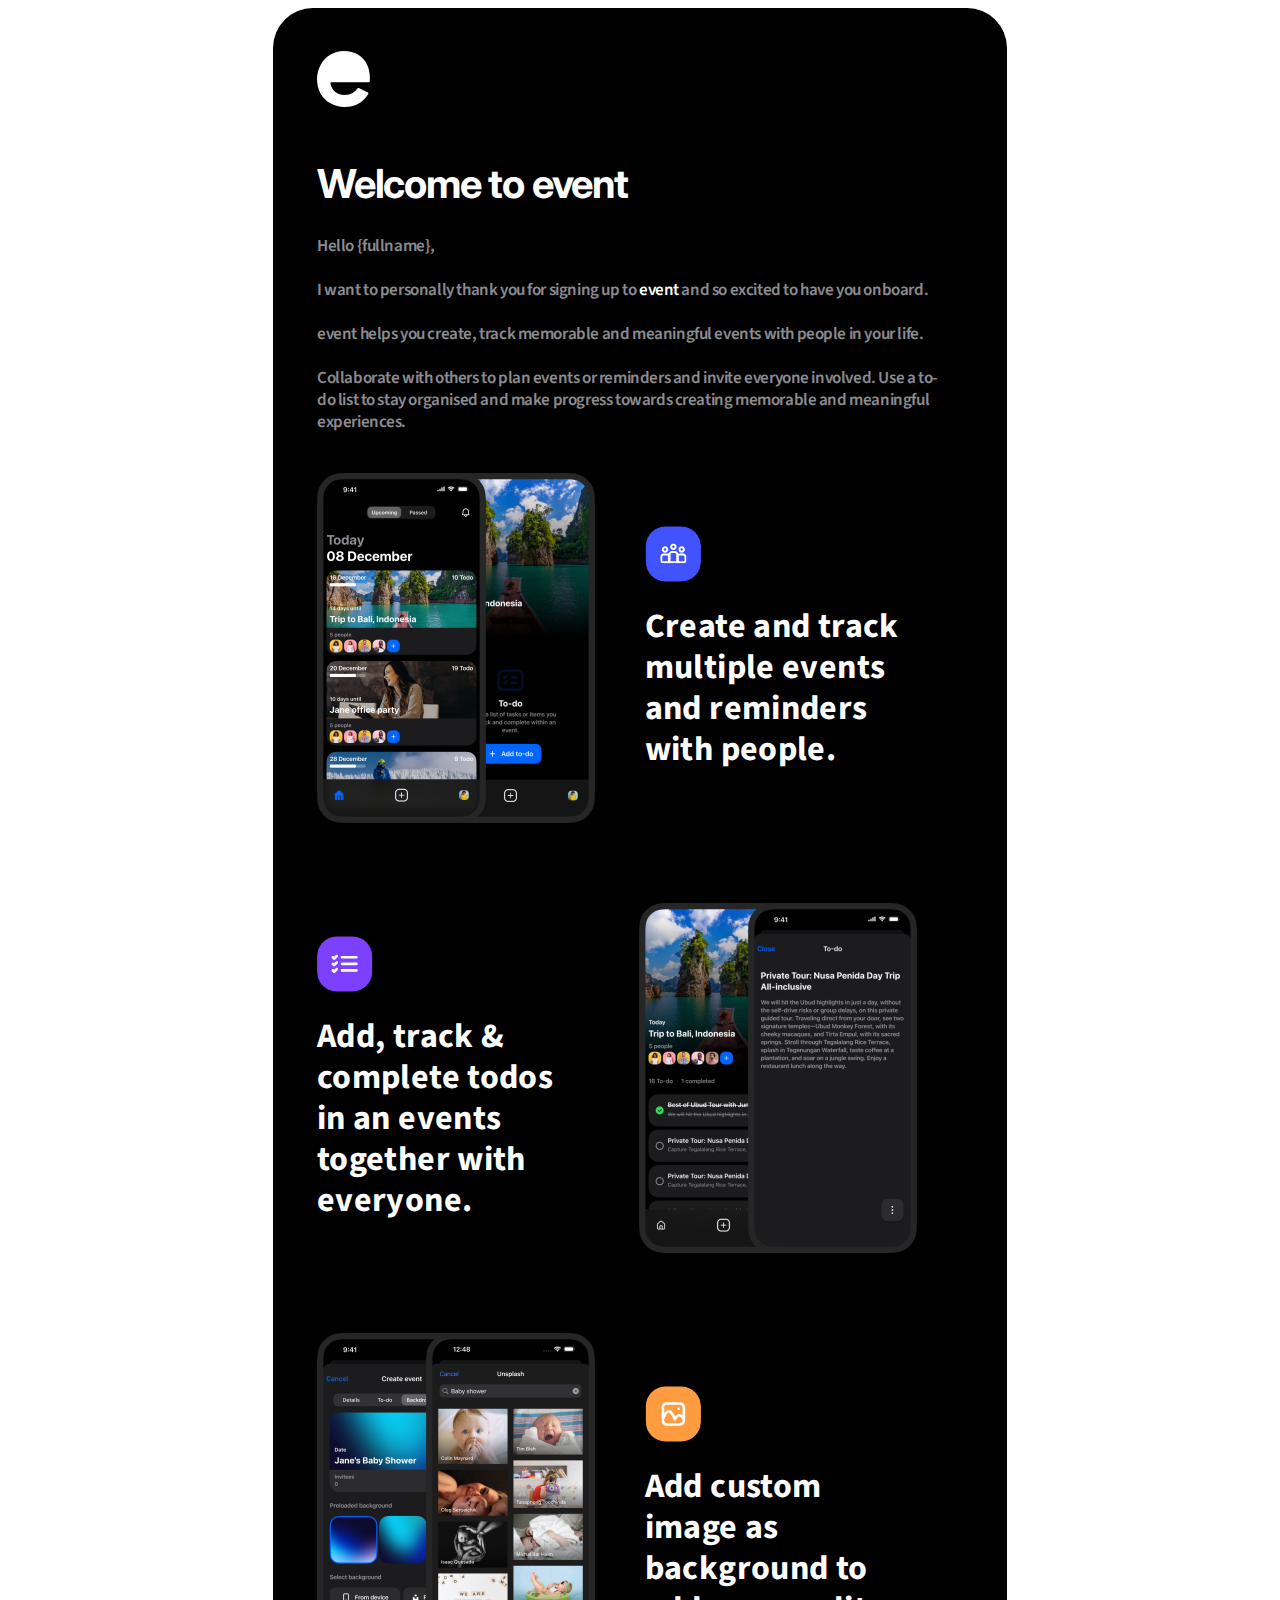
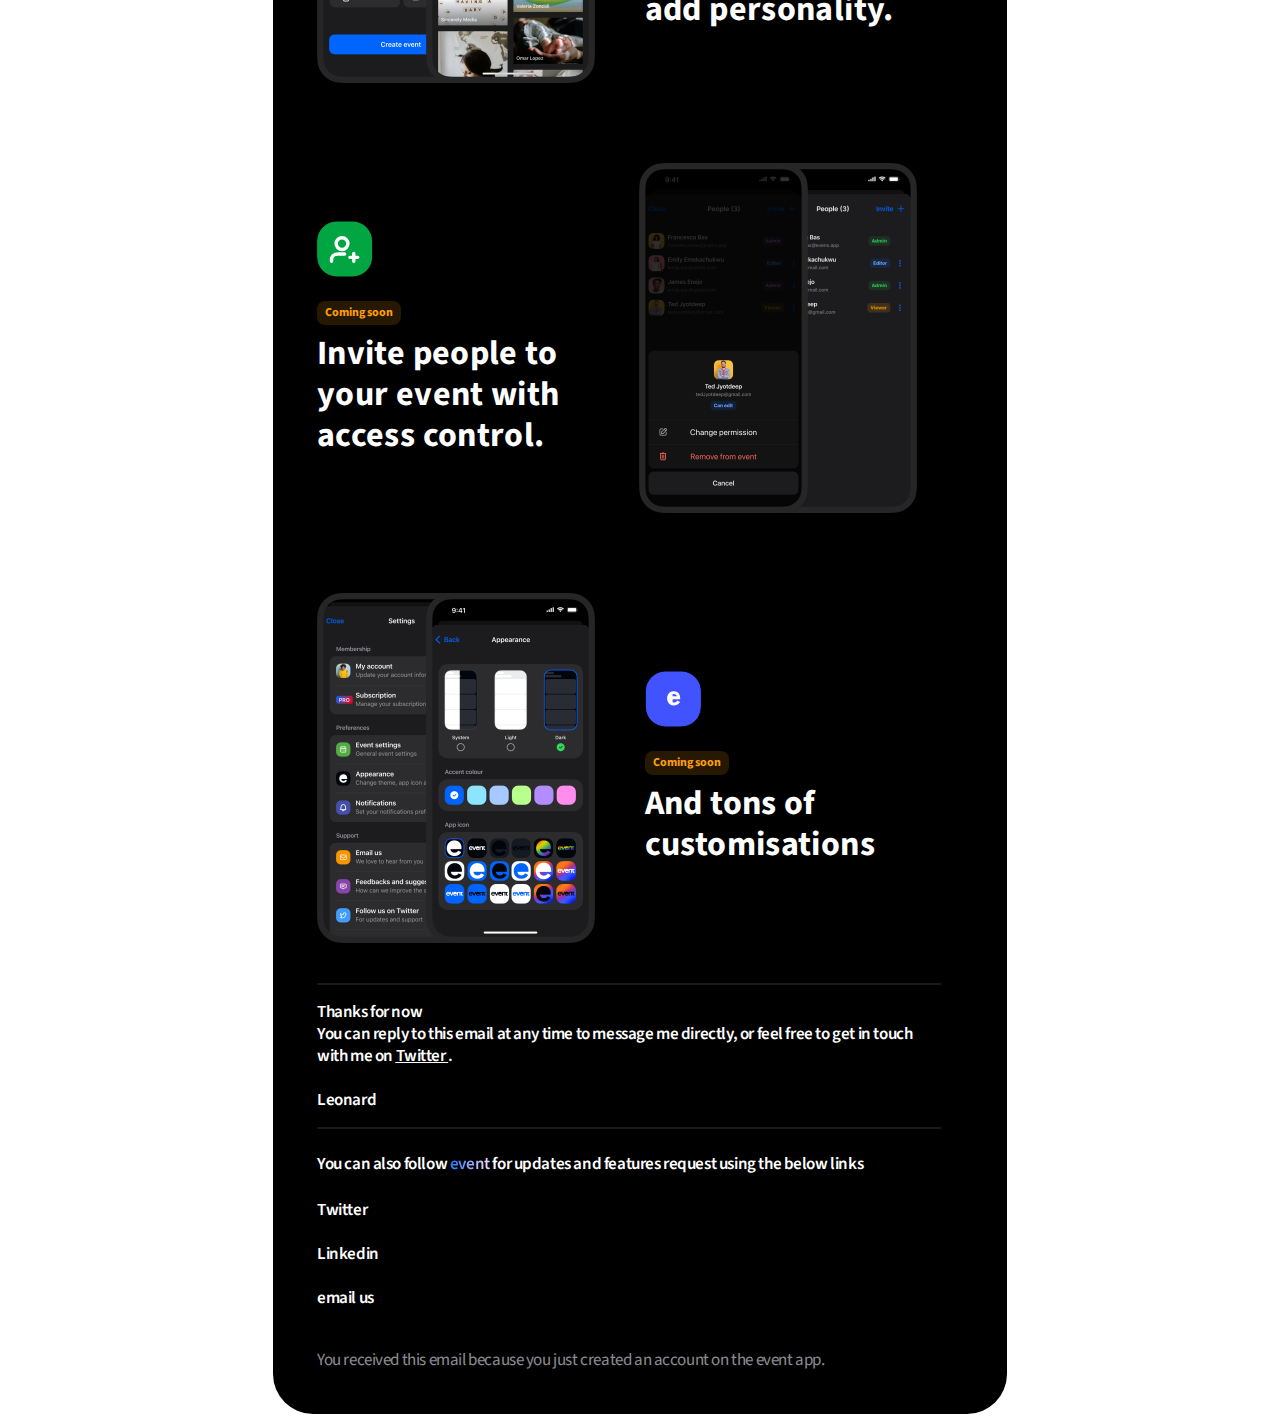
==== index.html @ f36c885d "_done" ====
<!DOCTYPE html>
<html>
  <head>
    <meta charset="utf-8" />
    <meta name="viewport" content="initial-scale=1, width=device-width" />
    <link rel="stylesheet" href="./index.css" />
    <link
      rel="stylesheet"
      href="https://fonts.googleapis.com/css2?family=Source Sans Pro:wght@400;600;700;800&display=swap"
    />
    <link
      rel="stylesheet"
      href="https://fonts.googleapis.com/css2?family=Inter:wght@700&display=swap"
    />
  </head>
  <body>
    <div class="welcome-to-event">
      <div class="frame-group">
        <div class="union-parent">
          <img class="union-icon1" alt="" src="./public/union.svg" />

          <div class="frame-container">
            <div class="welcome-to-event-parent">
              <b class="welcome-to-event1">Welcome to event</b>
              <div class="hello-fullname-i-container">
                <p class="hello-fullname">Hello {fullname},</p>
                <p class="hello-fullname">&nbsp;</p>
                <p class="hello-fullname">
                  <span class="i-want-to"
                    >I want to personally thank you for signing up to
                  </span>
                  <span class="event">event</span>
                  <span> and so excited to have you onboard.</span>
                </p>
                <p class="hello-fullname">&nbsp;</p>
                <p class="hello-fullname">
                  event helps you create, track memorable and meaningful events
                  with people in your life.
                </p>
                <p class="hello-fullname">&nbsp;</p>
                <p class="hello-fullname">
                  Collaborate with others to plan events or reminders and invite
                  everyone involved. Use a to-do list to stay organised and make
                  progress towards creating memorable and meaningful
                  experiences.
                </p>
              </div>
            </div>
            <div class="frame-div">
              <div class="group-parent">
                <div class="home-2-parent">
                  <img
                    class="home-2-icon"
                    alt=""
                    src="./public/home-2@2x.png"
                  />

                  <img
                    class="home-3-icon"
                    alt=""
                    src="./public/home-3@2x.png"
                  />
                </div>
                <div class="you-can-also-follow-event-for-parent">
                  <img
                    class="frame-child"
                    alt=""
                    src="./public/frame-10122117.svg"
                  />

                  <b class="create-and-track"
                    >Create and track multiple events and reminders with
                    people.</b
                  >
                </div>
              </div>
              <div class="frame-parent2">
                <div class="you-can-also-follow-event-for-parent">
                  <img
                    class="frame-child"
                    alt=""
                    src="./public/frame-101221171.svg"
                  />

                  <b class="create-and-track"
                    >Add, track & complete todos in an events together with
                    everyone.</b
                  >
                </div>
                <div class="home-2-parent">
                  <img
                    class="home-3-icon"
                    alt=""
                    src="./public/home-31@2x.png"
                  />

                  <img
                    class="home-2-icon"
                    alt=""
                    src="./public/home-21@2x.png"
                  />
                </div>
              </div>
              <div class="group-parent">
                <div class="home-2-parent">
                  <img
                    class="home-3-icon"
                    alt=""
                    src="./public/home-32@2x.png"
                  />

                  <img
                    class="home-2-icon"
                    alt=""
                    src="./public/home-22@2x.png"
                  />
                </div>
                <div class="you-can-also-follow-event-for-parent">
                  <img
                    class="frame-child"
                    alt=""
                    src="./public/frame-101221172.svg"
                  />

                  <b class="create-and-track"
                    >Add custom image as background to add personality.</b
                  >
                </div>
              </div>
              <div class="settings-parent">
                <div class="you-can-also-follow-event-for-parent">
                  <img
                    class="frame-child"
                    alt=""
                    src="./public/frame-101221173.svg"
                  />

                  <div class="chip-parent">
                    <div class="chip">
                      <b class="viewer">Coming soon</b>
                    </div>
                    <b class="invite-people-to"
                      >Invite people to your event with access control.</b
                    >
                  </div>
                </div>
                <div class="home-2-parent">
                  <img
                    class="home-2-icon"
                    alt=""
                    src="./public/home-23@2x.png"
                  />

                  <img
                    class="home-3-icon"
                    alt=""
                    src="./public/home-33@2x.png"
                  />
                </div>
              </div>
              <div class="settings-parent">
                <div class="home-2-parent">
                  <img
                    class="home-3-icon"
                    alt=""
                    src="./public/home-34@2x.png"
                  />

                  <img
                    class="home-2-icon"
                    alt=""
                    src="./public/home-24@2x.png"
                  />
                </div>
                <div class="you-can-also-follow-event-for-parent">
                  <img
                    class="frame-child"
                    alt=""
                    src="./public/frame-101221174.svg"
                  />

                  <div class="chip-parent">
                    <div class="chip">
                      <b class="viewer">Coming soon</b>
                    </div>
                    <b class="invite-people-to">And tons of customisations</b>
                  </div>
                </div>
              </div>
            </div>
          </div>
        </div>
        <div class="frame-parent8">
          <div class="rectangle-parent">
            <div class="rectangle-div"></div>
            <div class="thanks-for-now-container">
              <p class="hello-fullname">Thanks for now</p>
              <p class="hello-fullname"></p>
              <p class="hello-fullname">
                You can reply to this email at any time to message me directly,
                or feel free to get in touch with me on
                <a
                  class="twitter1"
                  href="https://twitter.com/leoadukwu"
                  target="_blank"
                >
                  <span class="twitter2">Twitter</span> </a
                >.
              </p>
              <p class="hello-fullname">&nbsp;</p>
              <p class="hello-fullname">Leonard</p>
            </div>
            <div class="rectangle-div"></div>
          </div>
          <div class="frame-parent9">
            <div class="you-can-also-follow-event-for-parent">
              <div class="you-can-also-container">
                <span>You can also follow </span>
                <span class="event1">event</span>
                <span>
                  for updates and features request using the below links</span
                >
              </div>
              <div class="twitter-linkedin-email-container1">
                <p class="hello-fullname">Twitter</p>
                <p class="hello-fullname">&nbsp;</p>
                <p class="hello-fullname">Linkedin</p>
                <p class="hello-fullname">&nbsp;</p>
                <p class="hello-fullname">email us</p>
              </div>
            </div>
            <div class="you-received-this">
              You received this email because you just created an account on the
              event app.
            </div>
          </div>
        </div>
      </div>
    </div>
  </body>
</html>
---- index.css ----
.union-icon1 {
  position: relative;
  width: 52.9px;
  height: 56px;
}
.welcome-to-event1 {
  position: relative;
  letter-spacing: -0.03em;
  line-height: 40px;
}
.hello-fullname {
  margin: 0;
}
.i-want-to {
  color: rgba(235, 235, 245, 0.6);
}
.event {
  color: #fff;
}
.hello-fullname-i-container {
  position: relative;
  font-size: 17px;
  letter-spacing: -0.41px;
  line-height: 22px;
  font-weight: 600;
  font-family: "Source Sans Pro";
  text-align: left;
  display: inline-block;
  width: 624px;
  color: rgba(235, 235, 245, 0.6);
}
.welcome-to-event-parent {
  display: flex;
  flex-direction: column;
  align-items: flex-start;
  justify-content: flex-start;
  gap: 31px;
}
.home-2-icon,
.home-3-icon {
  position: absolute;
  top: 0;
  left: 109px;
  width: 168.76px;
  height: 350px;
  object-fit: cover;
}
.home-3-icon {
  left: 0;
}
.frame-child,
.home-2-parent {
  position: relative;
  width: 277.76px;
  height: 350px;
}
.frame-child {
  border-radius: 20px;
  width: 56px;
  height: 56px;
  overflow: hidden;
  flex-shrink: 0;
}
.create-and-track {
  position: relative;
  letter-spacing: 0.37px;
  line-height: 41px;
  display: inline-block;
  width: 272px;
}
.frame-parent2,
.group-parent {
  display: flex;
  flex-direction: row;
  align-items: center;
  justify-content: center;
  gap: 50px;
}
.frame-parent2 {
  justify-content: flex-start;
}
.viewer {
  position: relative;
  line-height: 16px;
}
.chip {
  border-radius: 8px;
  background-color: rgba(255, 159, 10, 0.15);
  overflow: hidden;
  display: flex;
  flex-direction: row;
  padding: 4px 8px;
  align-items: center;
  justify-content: center;
}
.invite-people-to {
  position: relative;
  font-size: 34px;
  letter-spacing: 0.37px;
  line-height: 41px;
  display: inline-block;
  color: #fff;
  width: 272px;
}
.chip-parent {
  display: flex;
  flex-direction: column;
  align-items: flex-start;
  justify-content: flex-start;
  gap: 8px;
}
.settings-parent {
  display: flex;
  flex-direction: row;
  align-items: center;
  justify-content: center;
  gap: 50px;
  font-size: 12px;
  color: #ff9f0a;
}
.frame-container,
.frame-div,
.union-parent {
  display: flex;
  flex-direction: column;
  justify-content: flex-start;
}
.frame-div {
  align-items: flex-start;
  gap: 80px;
  text-align: left;
  font-size: 34px;
  font-family: "Source Sans Pro";
}
.frame-container,
.union-parent {
  /* align-items: center; */
  gap: 40px;
}
.union-parent {
  align-items: flex-start;
  gap: 57px;
}
.rectangle-div {
  position: relative;
  background-color: rgba(255, 255, 255, 0.1);
  width: 624px;
  height: 2px;
}
.twitter2 {
  text-decoration: underline;
}
.twitter1 {
  color: inherit;
}
.thanks-for-now-container {
  position: relative;
  letter-spacing: -0.41px;
  line-height: 22px;
  font-weight: 600;
  display: inline-block;
  width: 609px;
}
.rectangle-parent {
  display: flex;
  flex-direction: column;
  align-items: flex-start;
  justify-content: flex-start;
  gap: 16px;
}
.event1 {
  background: linear-gradient(94.98deg, #1774ff, #ffdcfb);
  -webkit-background-clip: text;
  -webkit-text-fill-color: transparent;
}
.twitter-linkedin-email-container1,
.you-can-also-container {
  position: relative;
  letter-spacing: -0.41px;
  line-height: 22px;
  font-weight: 600;
}
.twitter-linkedin-email-container1 {
  display: inline-block;
  width: 406px;
}
.you-can-also-follow-event-for-parent {
  display: flex;
  flex-direction: column;
  align-items: flex-start;
  justify-content: flex-start;
  gap: 24px;
}
.you-received-this {
  position: relative;
  letter-spacing: -0.41px;
  line-height: 22px;
  color: rgba(235, 235, 245, 0.6);
  display: inline-block;
  width: 636px;
}
.frame-parent9 {
  display: flex;
  flex-direction: column;
  align-items: flex-start;
  justify-content: flex-start;
  gap: 40px;
  color: #fff;
}
.frame-parent8 {
  flex-direction: column;
  gap: 24px;
  text-align: left;
  font-size: 17px;
  color: inherit;
  font-family: "Source Sans Pro";
}
.frame-group,
.frame-parent8,
.welcome-to-event {
  display: flex;
  align-items: flex-start;
  justify-content: flex-start;
}
.frame-group {
  flex-direction: column;
  gap: 40px;
}
.welcome-to-event {
  position: relative;
  border-radius: 40px;
  background-color: #000;
  width: "100%";
  max-width: 734px;
  margin: auto;
  overflow: hidden;
  flex-direction: row;
  padding: 43px 44px;
  box-sizing: border-box;
  /* text-align: center; */
  font-size: 40px;
  color: #fff;
  font-family: Inter;
}

@media screen and (max-width: 700px) {
  .welcome-to-event {
    max-width: 500px;
    padding: 34px 34px;
  }
  /* .union-icon1 {
    width: 44px;
    height: 44px;
  } */
  .hello-fullname-i-container {
    font-size: 17px;
    width: 400px;
  }
  /* .welcome-to-event1 {
    font-size: 30px;
  } */
  .frame-parent2,
  .group-parent,
  .settings-parent {
    flex-direction: column;
    margin-left: 65px;
  }
  .rectangle-div {
    width: 400px;
  }
  .you-can-also-container,
  .thanks-for-now-container {
    width: 400px;
    line-height: 40px;
  }
  .you-received-this {
    width: 400px;
  }
}

@media screen and (max-width: 450px) {
  .welcome-to-event {
    max-width: 400px;
    padding: 24px 24px;
  }
  .union-icon1 {
    width: 40px;
    height: 40px;
  }
  .hello-fullname-i-container {
    font-size: 16px;
    width: 300px;
  }
  .welcome-to-event1 {
    font-size: 30px;
  }
  .frame-parent2,
  .group-parent,
  .settings-parent {
    flex-direction: column;
    margin: auto;
  }
  .frame-parent8 {
    font-size: 16px;
  }
  .rectangle-div {
    width: 300px;
  }
  .you-can-also-container,
  .thanks-for-now-container {
    width: 300px;
    line-height: 40px;
  }
  .you-received-this {
    width: 300px;
  }
}
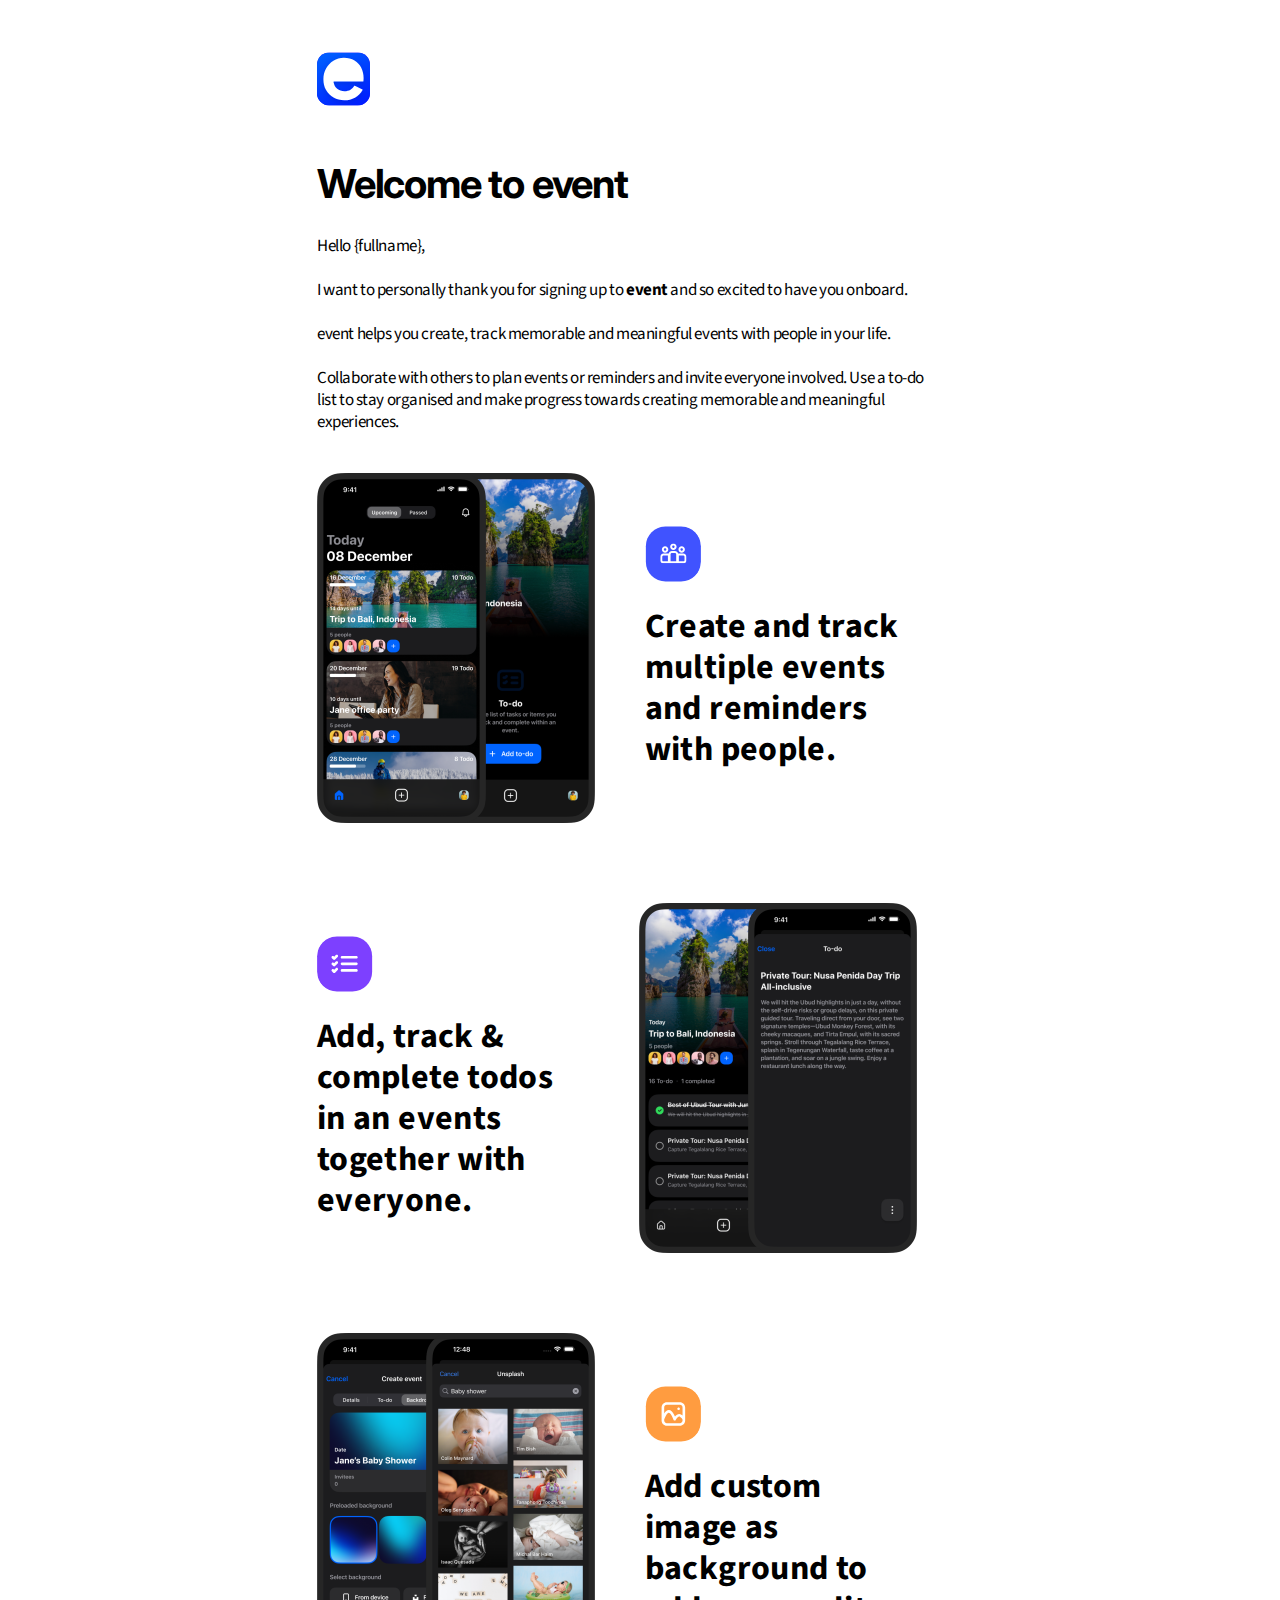
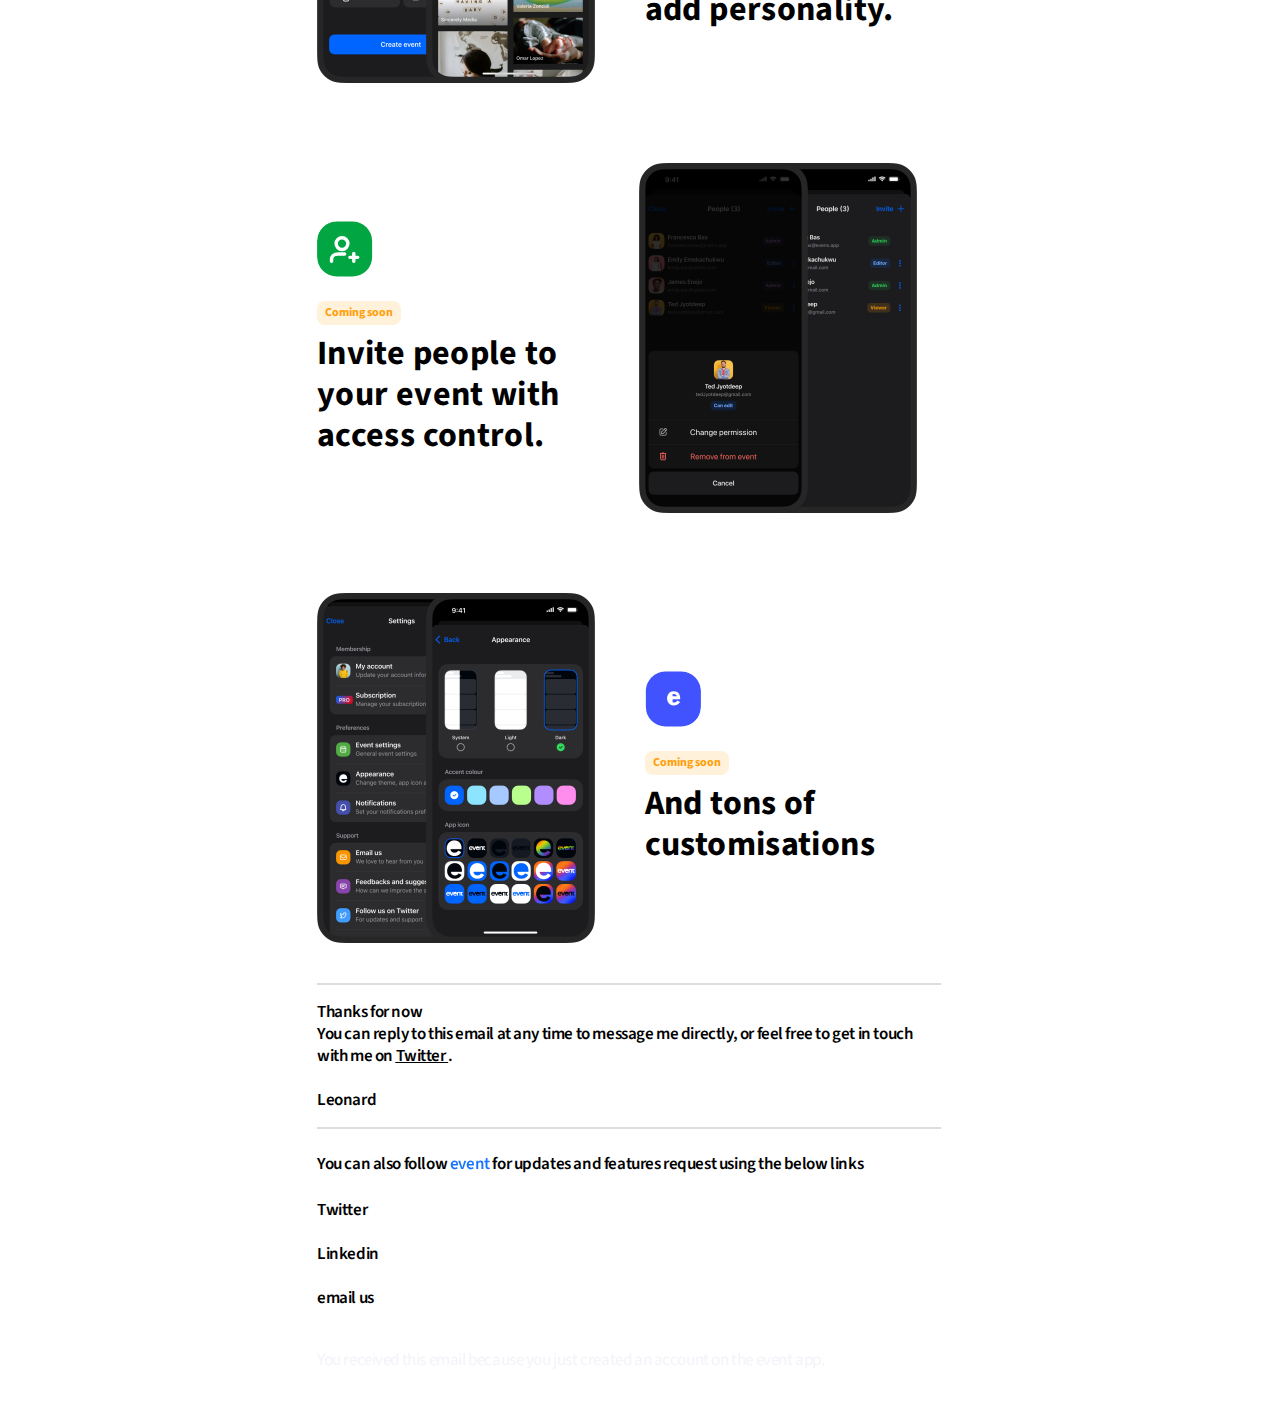
==== commit f9ee785a: "background changed to white" ====
--- a/index.html
+++ b/index.html
@@ -13,6 +13,327 @@
       href="https://fonts.googleapis.com/css2?family=Inter:wght@700&display=swap"
     />
   </head>
+  <title>Events</title>
+  <style type="text/css">
+    .union-icon1 {
+      position: relative;
+      width: 52.9px;
+      height: 56px;
+    }
+    .welcome-to-event1 {
+      position: relative;
+      letter-spacing: -0.03em;
+      line-height: 40px;
+    }
+    .hello-fullname {
+      margin: 0;
+    }
+    .i-want-to {
+      color: #000;
+    }
+    .event {
+      color: #000;
+      font-weight: 700;
+    }
+    .hello-fullname-i-container {
+      position: relative;
+      font-size: 17px;
+      letter-spacing: -0.41px;
+      line-height: 22px;
+      font-weight: 400;
+      font-family: "Source Sans Pro";
+      text-align: left;
+      display: inline-block;
+      width: 624px;
+      color: #000;
+    }
+    .welcome-to-event-parent {
+      display: flex;
+      flex-direction: column;
+      align-items: flex-start;
+      justify-content: flex-start;
+      gap: 31px;
+    }
+    .home-2-icon,
+    .home-3-icon {
+      position: absolute;
+      top: 0;
+      left: 109px;
+      width: 168.76px;
+      height: 350px;
+      object-fit: cover;
+    }
+    .home-3-icon {
+      left: 0;
+    }
+    .frame-child,
+    .home-2-parent {
+      position: relative;
+      width: 277.76px;
+      height: 350px;
+    }
+    .frame-child {
+      border-radius: 20px;
+      width: 56px;
+      height: 56px;
+      overflow: hidden;
+      flex-shrink: 0;
+    }
+    .create-and-track {
+      position: relative;
+      letter-spacing: 0.37px;
+      line-height: 41px;
+      display: inline-block;
+      width: 272px;
+    }
+    .frame-parent2,
+    .group-parent {
+      display: flex;
+      flex-direction: row;
+      align-items: center;
+      justify-content: center;
+      gap: 50px;
+    }
+    .frame-parent2 {
+      justify-content: flex-start;
+    }
+    .viewer {
+      position: relative;
+      line-height: 16px;
+    }
+    .chip {
+      border-radius: 8px;
+      background-color: rgba(255, 159, 10, 0.15);
+      overflow: hidden;
+      display: flex;
+      flex-direction: row;
+      padding: 4px 8px;
+      align-items: center;
+      justify-content: center;
+    }
+    .invite-people-to {
+      position: relative;
+      font-size: 34px;
+      letter-spacing: 0.37px;
+      line-height: 41px;
+      display: inline-block;
+      color: #000;
+      width: 272px;
+    }
+    .chip-parent {
+      display: flex;
+      flex-direction: column;
+      align-items: flex-start;
+      justify-content: flex-start;
+      gap: 8px;
+    }
+    .settings-parent {
+      display: flex;
+      flex-direction: row;
+      align-items: center;
+      justify-content: center;
+      gap: 50px;
+      font-size: 12px;
+      color: #ff9f0a;
+    }
+    .frame-container,
+    .frame-div,
+    .union-parent {
+      display: flex;
+      flex-direction: column;
+      justify-content: flex-start;
+    }
+    .frame-div {
+      align-items: flex-start;
+      gap: 80px;
+      text-align: left;
+      font-size: 34px;
+      font-family: "Source Sans Pro";
+    }
+    .frame-container,
+    .union-parent {
+      /* align-items: center; */
+      gap: 40px;
+    }
+    .union-parent {
+      align-items: flex-start;
+      gap: 57px;
+    }
+    .rectangle-div {
+      position: relative;
+      background-color: rgba(84, 84, 88, 0.2);
+      width: 624px;
+      height: 2px;
+    }
+    .twitter2 {
+      text-decoration: underline;
+    }
+    .twitter1 {
+      color: inherit;
+    }
+    .thanks-for-now-container {
+      position: relative;
+      letter-spacing: -0.41px;
+      line-height: 22px;
+      font-weight: 600;
+      display: inline-block;
+      width: 609px;
+    }
+    .rectangle-parent {
+      display: flex;
+      flex-direction: column;
+      align-items: flex-start;
+      justify-content: flex-start;
+      gap: 16px;
+    }
+    .event1 {
+      background: #1774ff;
+      -webkit-background-clip: text;
+      -webkit-text-fill-color: transparent;
+    }
+    .twitter-linkedin-email-container1,
+    .you-can-also-container {
+      position: relative;
+      letter-spacing: -0.41px;
+      line-height: 22px;
+      font-weight: 600;
+    }
+    .twitter-linkedin-email-container1 {
+      display: inline-block;
+      width: 406px;
+    }
+    .you-can-also-follow-event-for-parent {
+      display: flex;
+      flex-direction: column;
+      align-items: flex-start;
+      justify-content: flex-start;
+      gap: 24px;
+    }
+    .you-received-this {
+      position: relative;
+      letter-spacing: -0.41px;
+      line-height: 22px;
+      color: rgba(235, 235, 245, 0.6);
+      display: inline-block;
+      width: 636px;
+    }
+    .frame-parent9 {
+      display: flex;
+      flex-direction: column;
+      align-items: flex-start;
+      justify-content: flex-start;
+      gap: 40px;
+      color: #000;
+    }
+    .frame-parent8 {
+      flex-direction: column;
+      gap: 24px;
+      text-align: left;
+      font-size: 17px;
+      color: inherit;
+      font-family: "Source Sans Pro";
+    }
+    .frame-group,
+    .frame-parent8,
+    .welcome-to-event {
+      display: flex;
+      align-items: flex-start;
+      justify-content: flex-start;
+    }
+    .frame-group {
+      flex-direction: column;
+      gap: 40px;
+    }
+    .welcome-to-event {
+      position: relative;
+      border-radius: 40px;
+      background-color: #ffffff;
+      width: "100%";
+      max-width: 734px;
+      margin: auto;
+      overflow: hidden;
+      flex-direction: row;
+      padding: 43px 44px;
+      box-sizing: border-box;
+      /* text-align: center; */
+      font-size: 40px;
+      color: #000;
+      font-family: Inter;
+    }
+
+    @media screen and (max-width: 700px) {
+      .welcome-to-event {
+        max-width: 500px;
+        padding: 34px 34px;
+      }
+      /* .union-icon1 {
+    width: 44px;
+    height: 44px;
+  } */
+      .hello-fullname-i-container {
+        font-size: 17px;
+        width: 400px;
+      }
+      /* .welcome-to-event1 {
+    font-size: 30px;
+  } */
+      .frame-parent2,
+      .group-parent,
+      .settings-parent {
+        flex-direction: column;
+        margin-left: 65px;
+      }
+      .rectangle-div {
+        width: 400px;
+      }
+      .you-can-also-container,
+      .thanks-for-now-container {
+        width: 400px;
+        line-height: 40px;
+      }
+      .you-received-this {
+        width: 400px;
+      }
+    }
+
+    @media screen and (max-width: 450px) {
+      .welcome-to-event {
+        max-width: 400px;
+        padding: 24px 24px;
+      }
+      .union-icon1 {
+        width: 40px;
+        height: 40px;
+      }
+      .hello-fullname-i-container {
+        font-size: 16px;
+        width: 300px;
+      }
+      .welcome-to-event1 {
+        font-size: 30px;
+      }
+      .frame-parent2,
+      .group-parent,
+      .settings-parent {
+        flex-direction: column;
+        margin: auto;
+      }
+      .frame-parent8 {
+        font-size: 16px;
+      }
+      .rectangle-div {
+        width: 300px;
+      }
+      .you-can-also-container,
+      .thanks-for-now-container {
+        width: 300px;
+        line-height: 40px;
+      }
+      .you-received-this {
+        width: 300px;
+      }
+    }
+  </style>
   <body>
     <div class="welcome-to-event">
       <div class="frame-group">
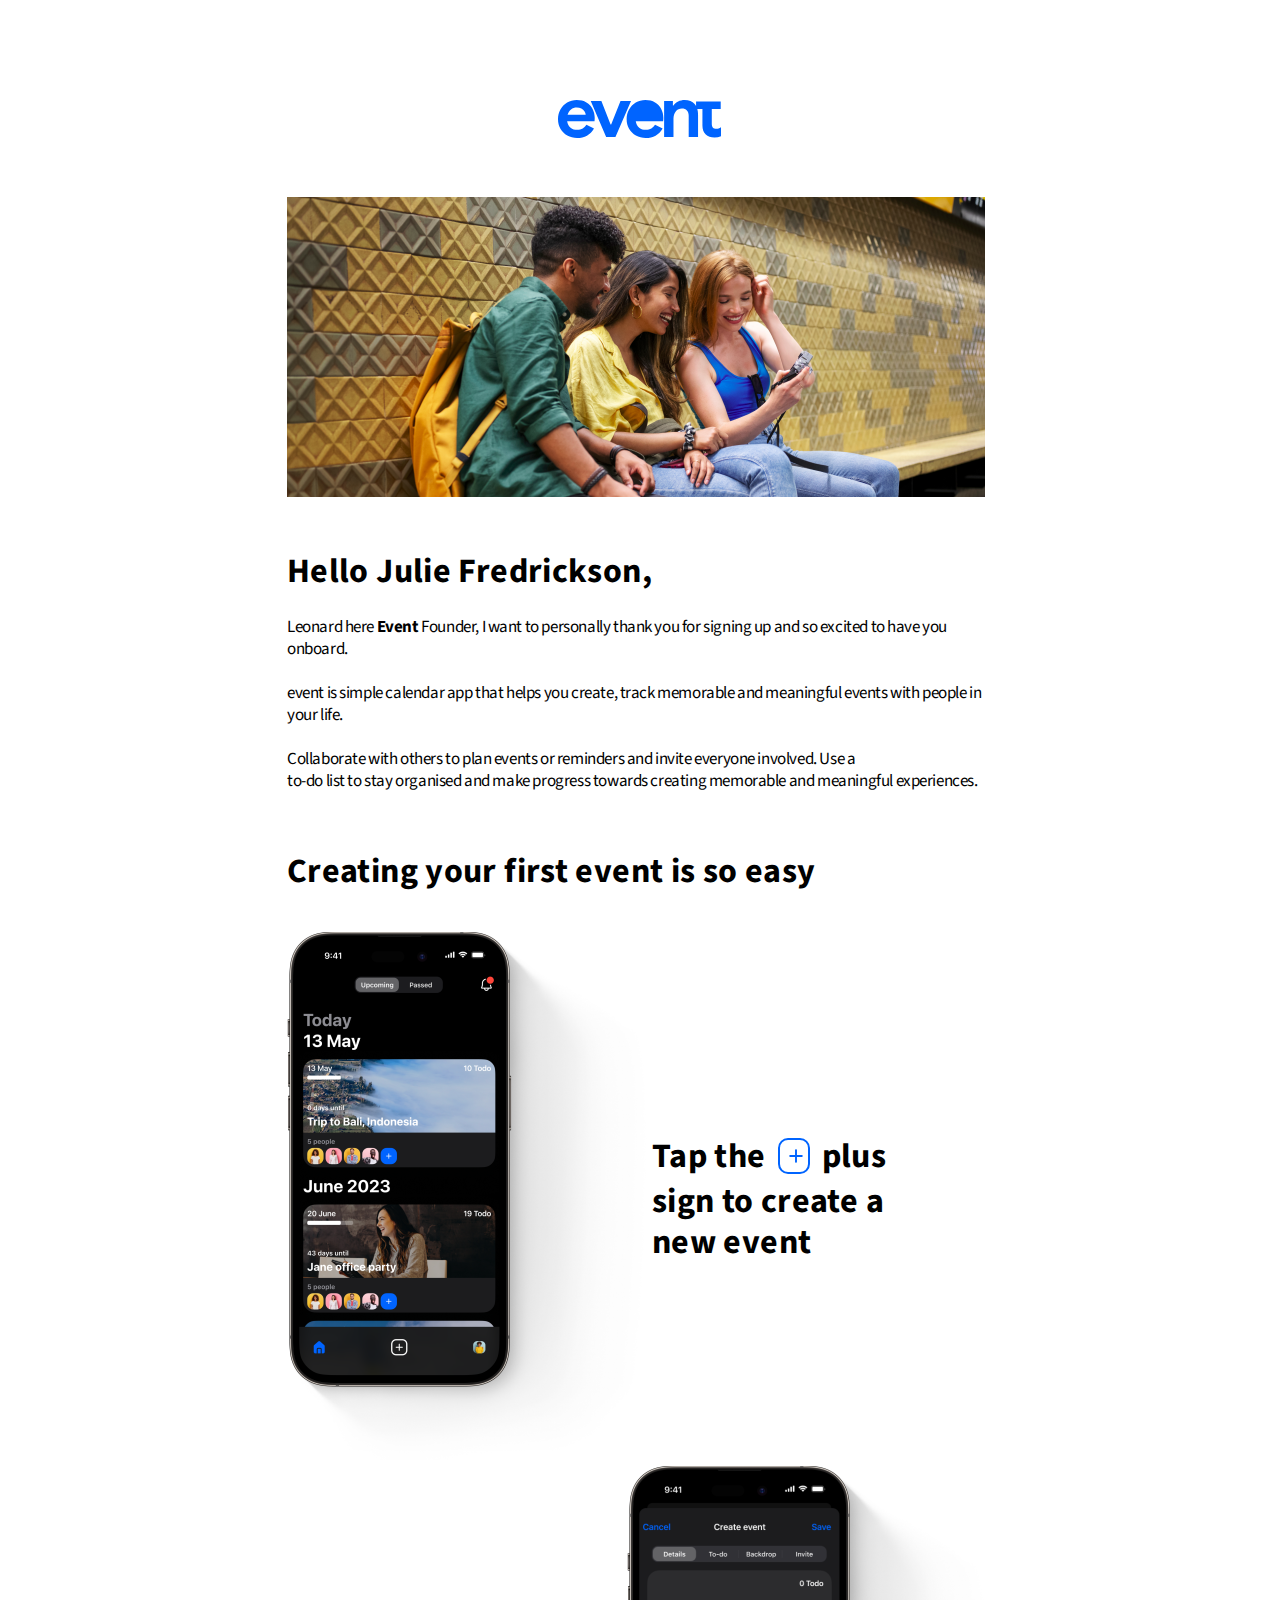
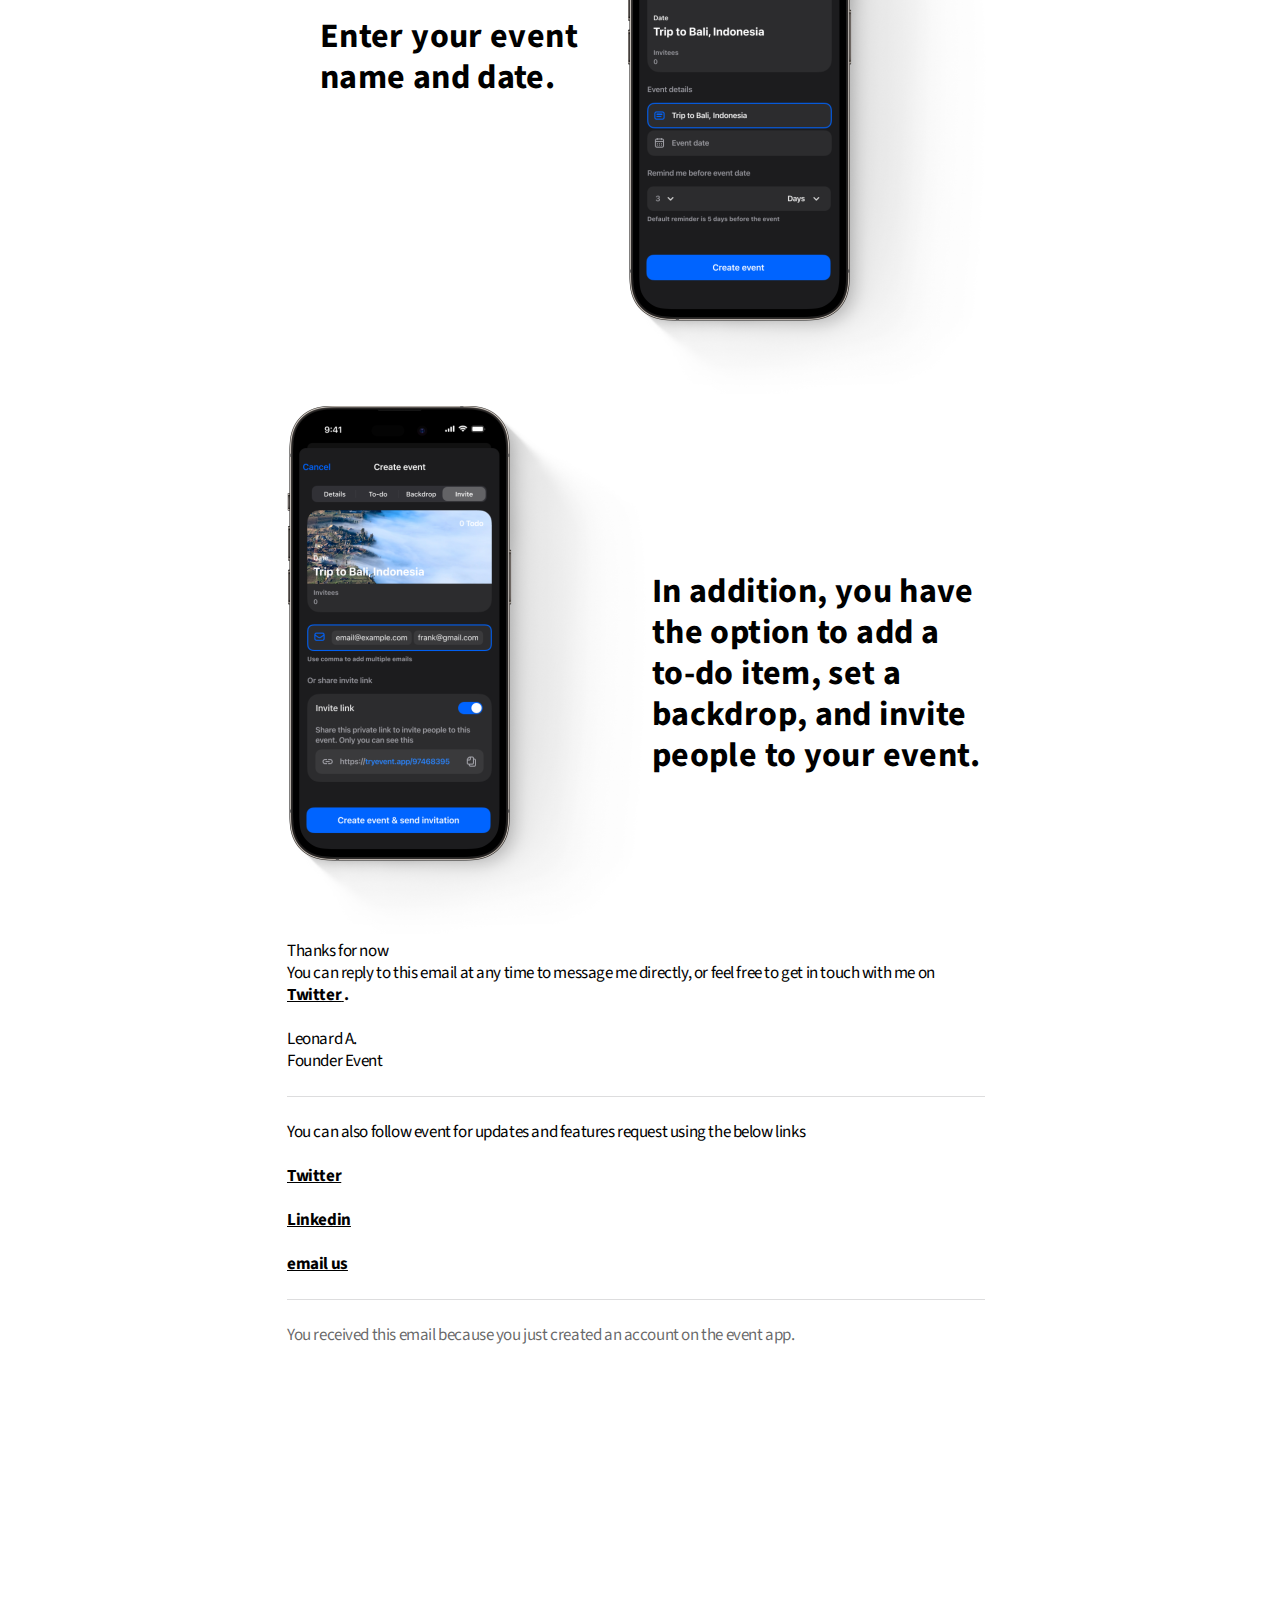
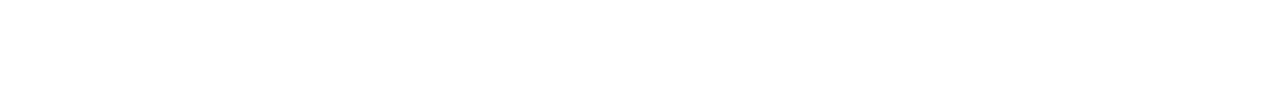
==== commit 559d3c4c: "new email designed implemented" ====
--- a/index.html
+++ b/index.html
@@ -3,556 +3,483 @@
   <head>
     <meta charset="utf-8" />
     <meta name="viewport" content="initial-scale=1, width=device-width" />
+    <link rel="stylesheet" href="./global.css" />
     <link rel="stylesheet" href="./index.css" />
     <link
       rel="stylesheet"
-      href="https://fonts.googleapis.com/css2?family=Source Sans Pro:wght@400;600;700;800&display=swap"
-    />
-    <link
-      rel="stylesheet"
-      href="https://fonts.googleapis.com/css2?family=Inter:wght@700&display=swap"
+      href="https://fonts.googleapis.com/css2?family=Source Sans Pro:wght@400;700&display=swap"
     />
   </head>
   <title>Events</title>
   <style type="text/css">
-    .union-icon1 {
-      position: relative;
-      width: 52.9px;
-      height: 56px;
-    }
-    .welcome-to-event1 {
-      position: relative;
-      letter-spacing: -0.03em;
-      line-height: 40px;
-    }
-    .hello-fullname {
+    .union-icon3 {
+      margin: auto;
+      width: 163px;
+      height: 38px;
+    }
+    .frame-inner {
+      position: relative;
+      height: 300px;
+      object-fit: cover;
+    }
+    .hello-julie-fredrickson {
+      position: relative;
+      letter-spacing: 0.37px;
+      line-height: 41px;
+      margin-top: 40px;
+    }
+    .leonard-here {
+      font-family: "Source Sans Pro";
+    }
+    .leonard-here-event-founder-i {
       margin: 0;
     }
-    .i-want-to {
-      color: #000;
-    }
-    .event {
-      color: #000;
-      font-weight: 700;
-    }
-    .hello-fullname-i-container {
+    .leonard-here-event-container {
       position: relative;
       font-size: 17px;
       letter-spacing: -0.41px;
       line-height: 22px;
-      font-weight: 400;
-      font-family: "Source Sans Pro";
-      text-align: left;
+      margin-top: 24px;
+      width: 698px;
+    }
+    .hello-julie-fredrickson-parent,
+    .rectangle-container {
+      display: flex;
+      flex-direction: column;
+    }
+    .rectangle-container {
+      gap: 40px;
+    }
+    .creating-your-first {
+      position: relative;
+      letter-spacing: 0.37px;
+      line-height: 41px;
       display: inline-block;
-      width: 624px;
-      color: #000;
-    }
-    .welcome-to-event-parent {
+      width: 601px;
+    }
+    .eventhome-1-icon {
+      width: 365px;
+      height: 534px;
+      object-fit: cover;
+    }
+    .tap-the {
+      position: relative;
+      letter-spacing: 0.37px;
+      line-height: 41px;
+    }
+    .add-icon {
+      position: relative;
+      width: 24px;
+      height: 24px;
+      overflow: hidden;
+      flex-shrink: 0;
+    }
+    .icons-buttons2,
+    .tap-the-parent {
+      display: flex;
+      flex-direction: row;
+      justify-content: flex-start;
+    }
+    .icons-buttons2 {
+      border-radius: 10px;
+      border: 2.5px solid #0064ff;
+      box-sizing: border-box;
+      width: 32px;
+      overflow: hidden;
+      flex-shrink: 0;
+      padding: 4px;
+      align-items: flex-start;
+    }
+    .tap-the-parent {
+      align-items: center;
+      gap: 12px;
+    }
+    .sign-to-create-container {
+      position: relative;
+      letter-spacing: 0.37px;
+      line-height: 41px;
+      display: inline-block;
+      width: 337px;
+    }
+    .frame-div {
+      display: flex;
+      flex-direction: column;
+      align-items: flex-start;
+      justify-content: center;
+      gap: 4px;
+    }
+    .eventhome-1-parent {
+      display: flex;
+      flex-direction: row;
+      width: 636px;
+      height: 534px;
+    }
+    .in-addition-you-have-the-option-wrapper {
+      display: flex;
+      flex-direction: column;
+      justify-content: center;
+    }
+    .eventhome-1-group {
+      margin-top: -450px;
+      display: flex;
+      flex-direction: row;
+      width: 636px;
+    }
+    .eventhome-2-icon {
+      width: 636px;
+      height: 534px;
+    }
+    .eventhome-2-icon {
+      width: 365px;
+      object-fit: cover;
+    }
+    .enter-your-event {
+      margin-top: 150px;
+      letter-spacing: 0.37px;
+      line-height: 41px;
+      display: inline-block;
+      width: 307px;
+    }
+    .eventhome-2-parent {
+      display: flex;
+      flex-direction: row-reverse;
+      width: 705px;
+      height: 534px;
+    }
+    .group-container {
+      position: relative;
+      width: 705px;
+      height: 1524px;
+    }
+    .twitter7 {
+      text-decoration: underline;
+    }
+    .twitter6 {
+      color: inherit;
+    }
+    .thanks-for-now-container {
+      position: relative;
+      letter-spacing: -0.41px;
+      line-height: 22px;
+      display: inline-block;
+      width: 698px;
+    }
+    .rectangle-div {
+      position: relative;
+      background-color: rgba(84, 84, 88, 0.2);
+      width: 698px;
+      height: 1px;
+    }
+    .you-received-this-email-becaus-wrapper {
       display: flex;
       flex-direction: column;
       align-items: flex-start;
       justify-content: flex-start;
-      gap: 31px;
-    }
-    .home-2-icon,
-    .home-3-icon {
-      position: absolute;
-      top: 0;
-      left: 109px;
-      width: 168.76px;
-      height: 350px;
-      object-fit: cover;
-    }
-    .home-3-icon {
-      left: 0;
-    }
-    .frame-child,
-    .home-2-parent {
-      position: relative;
-      width: 277.76px;
-      height: 350px;
-    }
-    .frame-child {
-      border-radius: 20px;
-      width: 56px;
-      height: 56px;
-      overflow: hidden;
-      flex-shrink: 0;
-    }
-    .create-and-track {
-      position: relative;
-      letter-spacing: 0.37px;
-      line-height: 41px;
-      display: inline-block;
-      width: 272px;
-    }
-    .frame-parent2,
+      color: rgba(0, 0, 0, 0.6);
+    }
+    .frame-parent1 {
+      gap: 24px;
+      font-size: 17px;
+      color: inherit;
+    }
+    .frame-container,
+    .frame-parent1,
     .group-parent {
-      display: flex;
-      flex-direction: row;
-      align-items: center;
-      justify-content: center;
-      gap: 50px;
-    }
-    .frame-parent2 {
-      justify-content: flex-start;
-    }
-    .viewer {
-      position: relative;
-      line-height: 16px;
-    }
-    .chip {
-      border-radius: 8px;
-      background-color: rgba(255, 159, 10, 0.15);
-      overflow: hidden;
-      display: flex;
-      flex-direction: row;
-      padding: 4px 8px;
-      align-items: center;
-      justify-content: center;
-    }
-    .invite-people-to {
-      position: relative;
-      font-size: 34px;
-      letter-spacing: 0.37px;
-      line-height: 41px;
-      display: inline-block;
-      color: #000;
-      width: 272px;
-    }
-    .chip-parent {
       display: flex;
       flex-direction: column;
       align-items: flex-start;
       justify-content: flex-start;
-      gap: 8px;
-    }
-    .settings-parent {
-      display: flex;
-      flex-direction: row;
-      align-items: center;
-      justify-content: center;
-      gap: 50px;
-      font-size: 12px;
-      color: #ff9f0a;
-    }
-    .frame-container,
-    .frame-div,
-    .union-parent {
-      display: flex;
-      flex-direction: column;
-      justify-content: flex-start;
-    }
-    .frame-div {
-      align-items: flex-start;
-      gap: 80px;
+    }
+    .frame-container {
+      position: absolute;
+      top: 100px;
+      left: calc(50% - 353px);
+      gap: 59px;
+    }
+    .welcome-email {
+      position: relative;
+      border-radius: 16px;
+      background-color: #fff;
+      width: 100%;
+      max-width: 905px;
+      margin: auto;
+      height: 3295px;
+      overflow: hidden;
       text-align: left;
       font-size: 34px;
+      color: #000;
       font-family: "Source Sans Pro";
     }
-    .frame-container,
-    .union-parent {
-      /* align-items: center; */
-      gap: 40px;
-    }
-    .union-parent {
-      align-items: flex-start;
-      gap: 57px;
-    }
-    .rectangle-div {
-      position: relative;
-      background-color: rgba(84, 84, 88, 0.2);
-      width: 624px;
-      height: 2px;
-    }
-    .twitter2 {
-      text-decoration: underline;
-    }
-    .twitter1 {
-      color: inherit;
-    }
-    .thanks-for-now-container {
-      position: relative;
-      letter-spacing: -0.41px;
-      line-height: 22px;
-      font-weight: 600;
-      display: inline-block;
-      width: 609px;
-    }
-    .rectangle-parent {
-      display: flex;
-      flex-direction: column;
-      align-items: flex-start;
-      justify-content: flex-start;
-      gap: 16px;
-    }
-    .event1 {
-      background: #1774ff;
-      -webkit-background-clip: text;
-      -webkit-text-fill-color: transparent;
-    }
-    .twitter-linkedin-email-container1,
-    .you-can-also-container {
-      position: relative;
-      letter-spacing: -0.41px;
-      line-height: 22px;
-      font-weight: 600;
-    }
-    .twitter-linkedin-email-container1 {
-      display: inline-block;
-      width: 406px;
-    }
-    .you-can-also-follow-event-for-parent {
-      display: flex;
-      flex-direction: column;
-      align-items: flex-start;
-      justify-content: flex-start;
-      gap: 24px;
-    }
-    .you-received-this {
-      position: relative;
-      letter-spacing: -0.41px;
-      line-height: 22px;
-      color: rgba(235, 235, 245, 0.6);
-      display: inline-block;
-      width: 636px;
-    }
-    .frame-parent9 {
-      display: flex;
-      flex-direction: column;
-      align-items: flex-start;
-      justify-content: flex-start;
-      gap: 40px;
-      color: #000;
-    }
-    .frame-parent8 {
-      flex-direction: column;
-      gap: 24px;
-      text-align: left;
-      font-size: 17px;
-      color: inherit;
-      font-family: "Source Sans Pro";
-    }
-    .frame-group,
-    .frame-parent8,
-    .welcome-to-event {
-      display: flex;
-      align-items: flex-start;
-      justify-content: flex-start;
-    }
-    .frame-group {
-      flex-direction: column;
-      gap: 40px;
-    }
-    .welcome-to-event {
-      position: relative;
-      border-radius: 40px;
-      background-color: #ffffff;
-      width: "100%";
-      max-width: 734px;
-      margin: auto;
-      overflow: hidden;
-      flex-direction: row;
-      padding: 43px 44px;
-      box-sizing: border-box;
-      /* text-align: center; */
-      font-size: 40px;
-      color: #000;
-      font-family: Inter;
-    }
 
     @media screen and (max-width: 700px) {
-      .welcome-to-event {
+      .welcome-email {
         max-width: 500px;
-        padding: 34px 34px;
-      }
-      /* .union-icon1 {
-    width: 44px;
-    height: 44px;
-  } */
-      .hello-fullname-i-container {
-        font-size: 17px;
+        padding: 10px;
+        width: 100%;
+        height: 4000px;
+      }
+      .frame-container {
+        left: 0;
+        top: 60px;
+      }
+      .union-icon3 {
+        margin-left: 180px;
+      }
+      .frame-inner {
+        width: 520px;
+      }
+      .hello-julie-fredrickson {
         width: 400px;
       }
-      /* .welcome-to-event1 {
-    font-size: 30px;
-  } */
-      .frame-parent2,
-      .group-parent,
-      .settings-parent {
-        flex-direction: column;
-        margin-left: 65px;
-      }
-      .rectangle-div {
-        width: 400px;
-      }
-      .you-can-also-container,
-      .thanks-for-now-container {
-        width: 400px;
-        line-height: 40px;
-      }
-      .you-received-this {
-        width: 400px;
-      }
-    }
-
-    @media screen and (max-width: 450px) {
-      .welcome-to-event {
-        max-width: 400px;
-        padding: 24px 24px;
-      }
-      .union-icon1 {
-        width: 40px;
-        height: 40px;
-      }
-      .hello-fullname-i-container {
-        font-size: 16px;
+      .leonard-here-event-founder-i {
+        width: 500px;
+      }
+      .creating-your-first {
+        width: 500px;
+      }
+      .eventhome-1-parent {
+        flex-direction: column;
+        padding-left: 100px;
+      }
+      .eventhome-2-parent {
+        flex-direction: column;
+        margin-top: 170px;
+        padding-left: 100px;
+      }
+      .enter-your-event {
+        margin-top: 0;
+      }
+      .eventhome-1-group {
+        flex-direction: column;
+        margin-top: -150px;
+        padding-left: 100px;
+      }
+      .frame-parent1 {
+        margin-top: 60px;
+      }
+    }
+    @media screen and (max-width: 430px) {
+      .welcome-email {
+        max-width: 300px;
+        padding: 10px;
+        width: 100%;
+        height: 3800px;
+      }
+      .frame-container {
+        left: 0;
+        top: 60px;
+      }
+      .union-icon3 {
+        margin-left: 80px;
+      }
+      .frame-inner {
+        width: 320px;
+      }
+      .hello-julie-fredrickson {
+        width: 200px;
+      }
+      .leonard-here-event-founder-i {
         width: 300px;
       }
-      .welcome-to-event1 {
-        font-size: 30px;
-      }
-      .frame-parent2,
-      .group-parent,
-      .settings-parent {
-        flex-direction: column;
-        margin: auto;
-      }
-      .frame-parent8 {
-        font-size: 16px;
-      }
-      .rectangle-div {
+      .creating-your-first {
         width: 300px;
       }
-      .you-can-also-container,
-      .thanks-for-now-container {
-        width: 300px;
-        line-height: 40px;
-      }
-      .you-received-this {
-        width: 300px;
+      .eventhome-1-parent {
+        flex-direction: column;
+        padding-left: 50px;
+      }
+      .eventhome-2-parent {
+        flex-direction: column;
+        margin-top: 170px;
+        padding-left: 50px;
+      }
+      .enter-your-event {
+        margin-top: 0;
+      }
+      .eventhome-1-group {
+        flex-direction: column;
+        margin-top: -150px;
+        padding-left: 50px;
+      }
+      .frame-parent1 {
+        margin-top: 60px;
+      }
+      .sign-to-create-container {
+        width: 260px;
       }
     }
   </style>
   <body>
-    <div class="welcome-to-event">
-      <div class="frame-group">
-        <div class="union-parent">
-          <img class="union-icon1" alt="" src="./public/union.svg" />
-
-          <div class="frame-container">
-            <div class="welcome-to-event-parent">
-              <b class="welcome-to-event1">Welcome to event</b>
-              <div class="hello-fullname-i-container">
-                <p class="hello-fullname">Hello {fullname},</p>
-                <p class="hello-fullname">&nbsp;</p>
-                <p class="hello-fullname">
-                  <span class="i-want-to"
-                    >I want to personally thank you for signing up to
-                  </span>
-                  <span class="event">event</span>
-                  <span> and so excited to have you onboard.</span>
-                </p>
-                <p class="hello-fullname">&nbsp;</p>
-                <p class="hello-fullname">
-                  event helps you create, track memorable and meaningful events
-                  with people in your life.
-                </p>
-                <p class="hello-fullname">&nbsp;</p>
-                <p class="hello-fullname">
-                  Collaborate with others to plan events or reminders and invite
-                  everyone involved. Use a to-do list to stay organised and make
-                  progress towards creating memorable and meaningful
-                  experiences.
-                </p>
-              </div>
-            </div>
-            <div class="frame-div">
-              <div class="group-parent">
-                <div class="home-2-parent">
-                  <img
-                    class="home-2-icon"
-                    alt=""
-                    src="./public/home-2@2x.png"
-                  />
-
-                  <img
-                    class="home-3-icon"
-                    alt=""
-                    src="./public/home-3@2x.png"
-                  />
-                </div>
-                <div class="you-can-also-follow-event-for-parent">
-                  <img
-                    class="frame-child"
-                    alt=""
-                    src="./public/frame-10122117.svg"
-                  />
-
-                  <b class="create-and-track"
-                    >Create and track multiple events and reminders with
-                    people.</b
-                  >
-                </div>
-              </div>
-              <div class="frame-parent2">
-                <div class="you-can-also-follow-event-for-parent">
-                  <img
-                    class="frame-child"
-                    alt=""
-                    src="./public/frame-101221171.svg"
-                  />
-
-                  <b class="create-and-track"
-                    >Add, track & complete todos in an events together with
-                    everyone.</b
-                  >
-                </div>
-                <div class="home-2-parent">
-                  <img
-                    class="home-3-icon"
-                    alt=""
-                    src="./public/home-31@2x.png"
-                  />
-
-                  <img
-                    class="home-2-icon"
-                    alt=""
-                    src="./public/home-21@2x.png"
-                  />
-                </div>
-              </div>
-              <div class="group-parent">
-                <div class="home-2-parent">
-                  <img
-                    class="home-3-icon"
-                    alt=""
-                    src="./public/home-32@2x.png"
-                  />
-
-                  <img
-                    class="home-2-icon"
-                    alt=""
-                    src="./public/home-22@2x.png"
-                  />
-                </div>
-                <div class="you-can-also-follow-event-for-parent">
-                  <img
-                    class="frame-child"
-                    alt=""
-                    src="./public/frame-101221172.svg"
-                  />
-
-                  <b class="create-and-track"
-                    >Add custom image as background to add personality.</b
-                  >
-                </div>
-              </div>
-              <div class="settings-parent">
-                <div class="you-can-also-follow-event-for-parent">
-                  <img
-                    class="frame-child"
-                    alt=""
-                    src="./public/frame-101221173.svg"
-                  />
-
-                  <div class="chip-parent">
-                    <div class="chip">
-                      <b class="viewer">Coming soon</b>
-                    </div>
-                    <b class="invite-people-to"
-                      >Invite people to your event with access control.</b
-                    >
-                  </div>
-                </div>
-                <div class="home-2-parent">
-                  <img
-                    class="home-2-icon"
-                    alt=""
-                    src="./public/home-23@2x.png"
-                  />
-
-                  <img
-                    class="home-3-icon"
-                    alt=""
-                    src="./public/home-33@2x.png"
-                  />
-                </div>
-              </div>
-              <div class="settings-parent">
-                <div class="home-2-parent">
-                  <img
-                    class="home-3-icon"
-                    alt=""
-                    src="./public/home-34@2x.png"
-                  />
-
-                  <img
-                    class="home-2-icon"
-                    alt=""
-                    src="./public/home-24@2x.png"
-                  />
-                </div>
-                <div class="you-can-also-follow-event-for-parent">
-                  <img
-                    class="frame-child"
-                    alt=""
-                    src="./public/frame-101221174.svg"
-                  />
-
-                  <div class="chip-parent">
-                    <div class="chip">
-                      <b class="viewer">Coming soon</b>
-                    </div>
-                    <b class="invite-people-to">And tons of customisations</b>
-                  </div>
-                </div>
-              </div>
+    <div class="welcome-email">
+      <div class="frame-container">
+        <img class="union-icon3" alt="" src="./public/union.svg" />
+        <div>
+          <img class="frame-inner" alt="" src="./public/rectangle-1@2x.png" />
+
+          <div class="hello-julie-fredrickson-parent">
+            <b class="hello-julie-fredrickson">Hello Julie Fredrickson,</b>
+            <div class="leonard-here-event-container">
+              <p class="leonard-here-event-founder-i">
+                <span class="leonard-here">Leonard here </span>
+                <b class="leonard-here">Event</b>
+                <span>
+                  Founder, I want to personally thank you for signing up and so
+                  excited to have you onboard.</span
+                >
+              </p>
+              <p class="leonard-here-event-founder-i">&nbsp;</p>
+              <p class="leonard-here-event-founder-i">
+                event is simple calendar app that helps you create, track
+                memorable and meaningful events with people in your life.
+              </p>
+              <p class="leonard-here-event-founder-i">&nbsp;</p>
+              <p class="leonard-here-event-founder-i">
+                Collaborate with others to plan events or reminders and invite
+                everyone involved. Use a
+              </p>
+              <p class="leonard-here-event-founder-i">
+                to-do list to stay organised and make progress towards creating
+                memorable and meaningful experiences.
+              </p>
             </div>
           </div>
         </div>
-        <div class="frame-parent8">
-          <div class="rectangle-parent">
-            <div class="rectangle-div"></div>
-            <div class="thanks-for-now-container">
-              <p class="hello-fullname">Thanks for now</p>
-              <p class="hello-fullname"></p>
-              <p class="hello-fullname">
-                You can reply to this email at any time to message me directly,
-                or feel free to get in touch with me on
-                <a
-                  class="twitter1"
-                  href="https://twitter.com/leoadukwu"
-                  target="_blank"
+        <div class="rectangle-container">
+          <b class="creating-your-first"
+            >Creating your first event is so easy</b
+          >
+          <div class="group-parent">
+            <div class="group-container">
+              <div class="eventhome-1-parent">
+                <img
+                  class="eventhome-1-icon"
+                  alt=""
+                  src="./public/eventhome-1@2x.png"
+                />
+
+                <div class="frame-div">
+                  <div class="tap-the-parent">
+                    <b class="tap-the">Tap the</b>
+                    <div class="icons-buttons2">
+                      <img class="add-icon" alt="" src="./public/add.svg" />
+                    </div>
+                    <b class="tap-the">plus </b>
+                  </div>
+                  <b class="sign-to-create-container">
+                    <p class="leonard-here-event-founder-i">sign to create a</p>
+                    <p class="leonard-here-event-founder-i">new event</p>
+                  </b>
+                </div>
+              </div>
+              <div class="eventhome-2-parent">
+                <img
+                  class="eventhome-2-icon"
+                  alt=""
+                  src="./public/eventhome-2@2x.png"
+                />
+
+                <b class="enter-your-event">Enter your event name and date. </b>
+              </div>
+            </div>
+            <div class="eventhome-1-group">
+              <img
+                class="eventhome-1-icon"
+                alt=""
+                src="./public/eventhome-11@2x.png"
+              />
+
+              <div class="in-addition-you-have-the-option-wrapper">
+                <b class="sign-to-create-container"
+                  >In addition, you have the option to add a to-do item, set a
+                  backdrop, and invite people to your event.</b
                 >
-                  <span class="twitter2">Twitter</span> </a
-                >.
-              </p>
-              <p class="hello-fullname">&nbsp;</p>
-              <p class="hello-fullname">Leonard</p>
+              </div>
             </div>
-            <div class="rectangle-div"></div>
-          </div>
-          <div class="frame-parent9">
-            <div class="you-can-also-follow-event-for-parent">
-              <div class="you-can-also-container">
-                <span>You can also follow </span>
-                <span class="event1">event</span>
-                <span>
-                  for updates and features request using the below links</span
-                >
-              </div>
-              <div class="twitter-linkedin-email-container1">
-                <p class="hello-fullname">Twitter</p>
-                <p class="hello-fullname">&nbsp;</p>
-                <p class="hello-fullname">Linkedin</p>
-                <p class="hello-fullname">&nbsp;</p>
-                <p class="hello-fullname">email us</p>
-              </div>
-            </div>
-            <div class="you-received-this">
-              You received this email because you just created an account on the
-              event app.
+
+            <div class="frame-parent1">
+              <div class="group-parent">
+                <div class="thanks-for-now-container">
+                  <p class="leonard-here-event-founder-i">Thanks for now</p>
+                  <p class="leonard-here-event-founder-i"></p>
+                  <p class="leonard-here-event-founder-i">
+                    <span class="leonard-here"
+                      >You can reply to this email at any time to message me
+                      directly, or feel free to get in touch with me on
+                    </span>
+                    <a
+                      class="twitter6"
+                      href="https://twitter.com/leoadukwu"
+                      target="_blank"
+                    >
+                      <b>
+                        <span class="twitter7">Twitter</span>
+                      </b>
+                    </a>
+                    <b>.</b>
+                  </p>
+                  <p class="leonard-here-event-founder-i">
+                    <span class="leonard-here">&nbsp;</span>
+                  </p>
+                  <p class="leonard-here-event-founder-i">
+                    <span class="leonard-here">Leonard A.</span>
+                  </p>
+                  <p class="leonard-here-event-founder-i">
+                    <span class="leonard-here">Founder Event</span>
+                  </p>
+                </div>
+              </div>
+              <div class="rectangle-div"></div>
+              <div class="group-parent">
+                <div class="thanks-for-now-container">
+                  <p class="leonard-here-event-founder-i">
+                    You can also follow event for updates and features request
+                    using the below links
+                  </p>
+                  <p class="leonard-here-event-founder-i">&nbsp;</p>
+                  <p class="leonard-here-event-founder-i">
+                    <a
+                      class="twitter6"
+                      href="https://twitter.com/tryeventapp"
+                      target="_blank"
+                    >
+                      <b class="twitter7">Twitter</b>
+                    </a>
+                  </p>
+                  <p class="leonard-here-event-founder-i">&nbsp;</p>
+                  <p class="leonard-here-event-founder-i">
+                    <a
+                      class="twitter6"
+                      href="https://twitter.com/tryeventapp"
+                      target="_blank"
+                    >
+                      <b>
+                        <span class="twitter7">Linkedin</span>
+                      </b>
+                    </a>
+                  </p>
+                  <p class="leonard-here-event-founder-i">
+                    <b>&nbsp; </b>
+                  </p>
+                  <p class="leonard-here-event-founder-i">
+                    <a
+                      class="twitter6"
+                      href="https://twitter.com/tryeventapp"
+                      target="_blank"
+                    >
+                      <b>
+                        <span class="twitter7">email us</span>
+                      </b>
+                    </a>
+                  </p>
+                </div>
+              </div>
+              <div class="rectangle-div"></div>
+              <div class="you-received-this-email-becaus-wrapper">
+                <div class="thanks-for-now-container">
+                  You received this email because you just created an account on
+                  the event app.
+                </div>
+              </div>
             </div>
           </div>
         </div>
--- a/global.css
+++ b/global.css
@@ -0,0 +1,4 @@
+body {
+  margin: 0;
+  line-height: normal;
+}
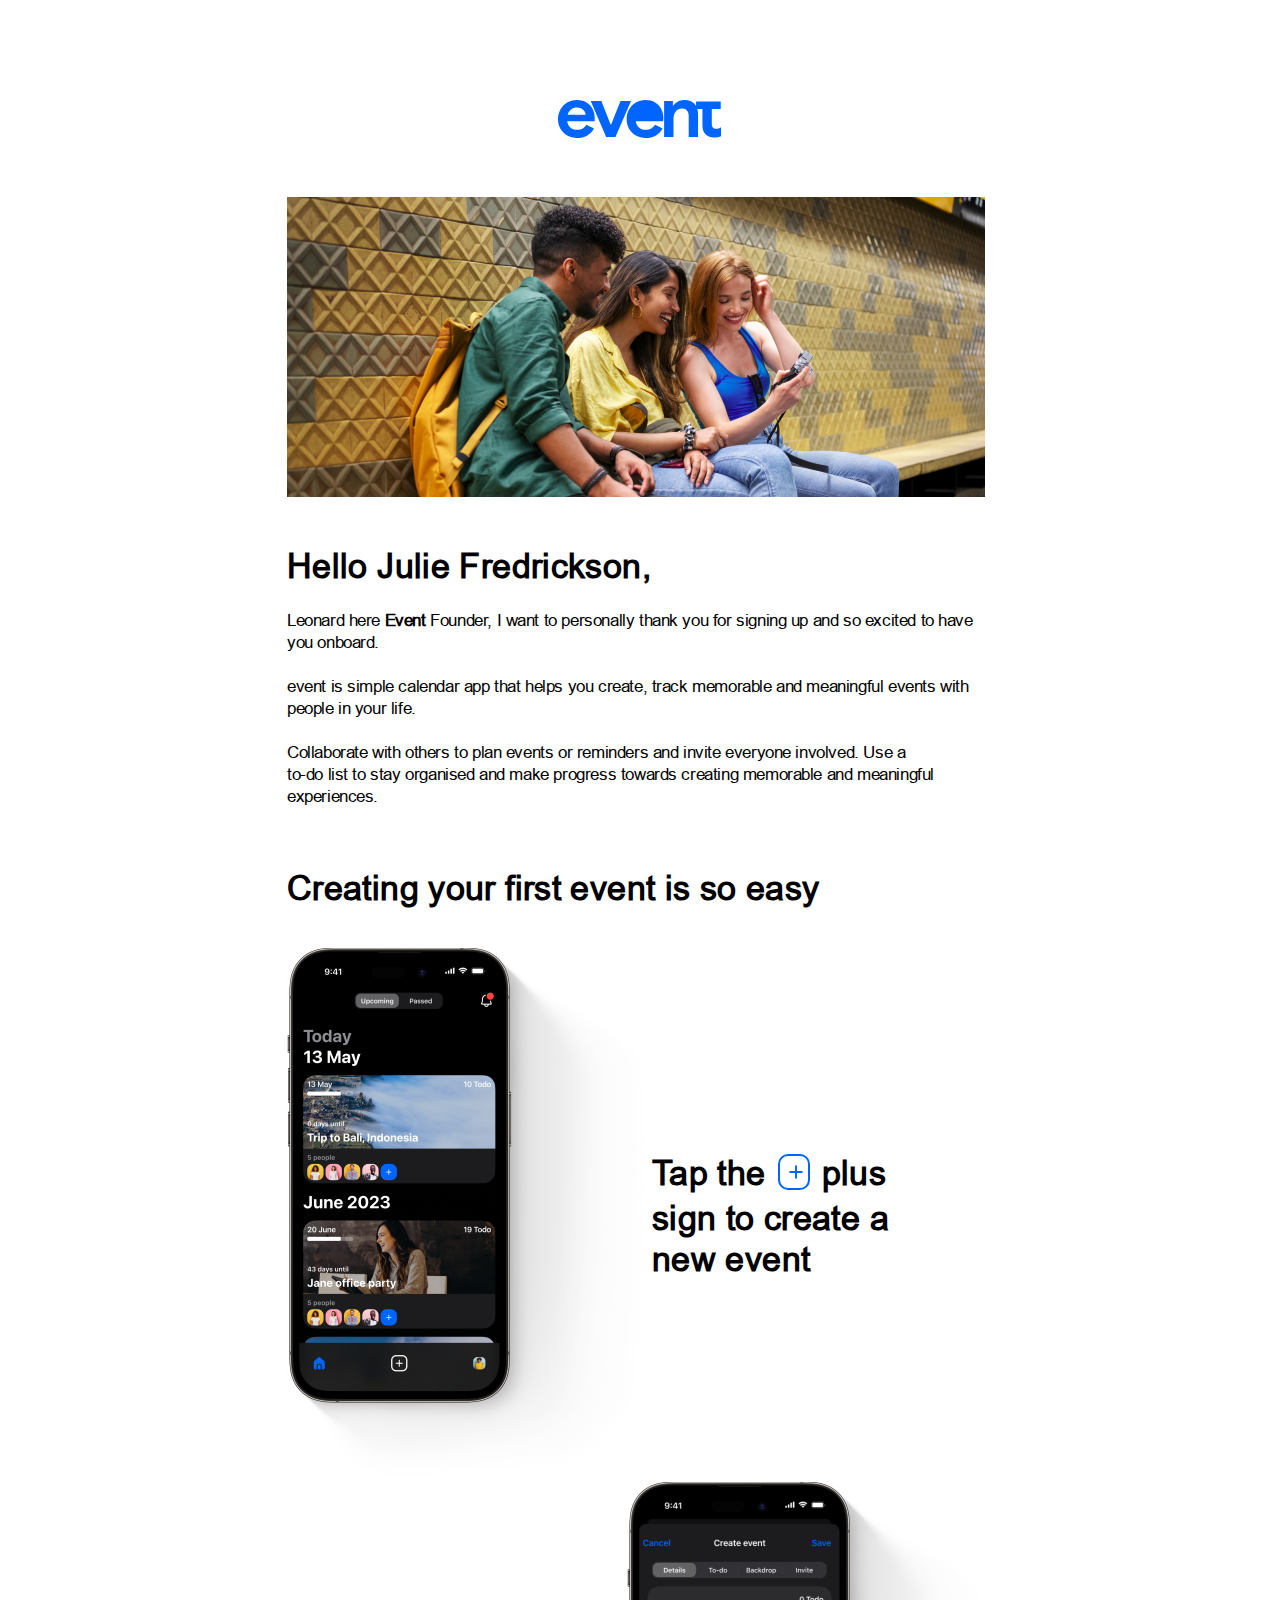
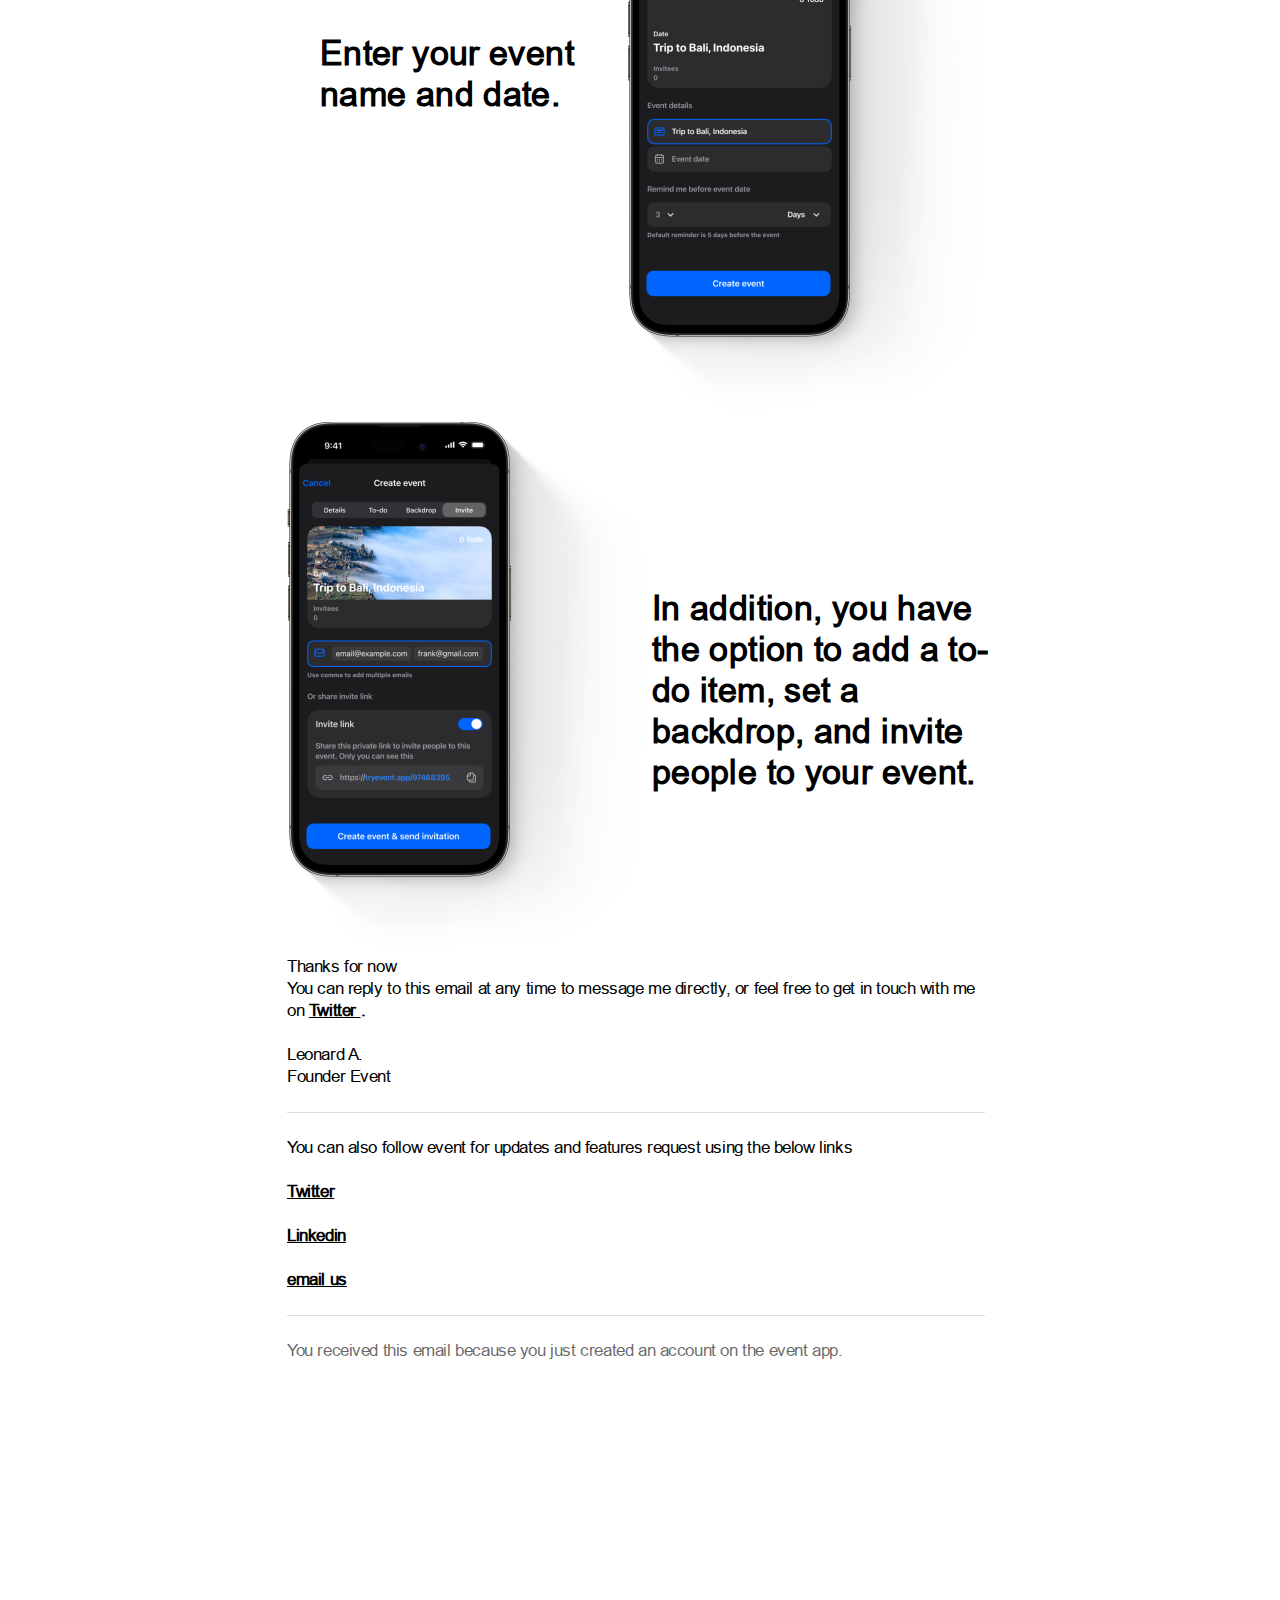
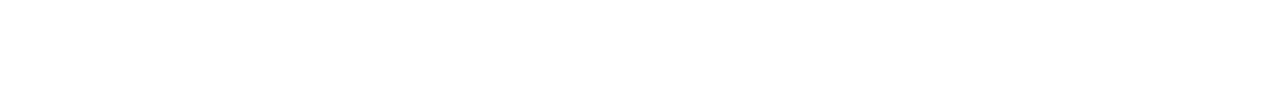
==== commit aaf3e375: "arial fonts added" ====
--- a/index.html
+++ b/index.html
@@ -4,11 +4,6 @@
     <meta charset="utf-8" />
     <meta name="viewport" content="initial-scale=1, width=device-width" />
     <link rel="stylesheet" href="./global.css" />
-    <link rel="stylesheet" href="./index.css" />
-    <link
-      rel="stylesheet"
-      href="https://fonts.googleapis.com/css2?family=Source Sans Pro:wght@400;700&display=swap"
-    />
   </head>
   <title>Events</title>
   <style type="text/css">
@@ -29,7 +24,7 @@
       margin-top: 40px;
     }
     .leonard-here {
-      font-family: "Source Sans Pro";
+      font-family: "ArialCustom", Arial, sans-serif;
     }
     .leonard-here-event-founder-i {
       margin: 0;
@@ -208,7 +203,7 @@
       text-align: left;
       font-size: 34px;
       color: #000;
-      font-family: "Source Sans Pro";
+      font-family: "ArialCustom", Arial, sans-serif;
     }
 
     @media screen and (max-width: 700px) {
--- a/global.css
+++ b/global.css
@@ -1,4 +1,9 @@
 body {
   margin: 0;
   line-height: normal;
+  font-family: "ArialCustom", Arial, sans-serif;
 }
+@font-face {
+  font-family: "ArialCustom";
+  src: url("./public/arial-cufonfonts/ARIAL.TTF");
+}
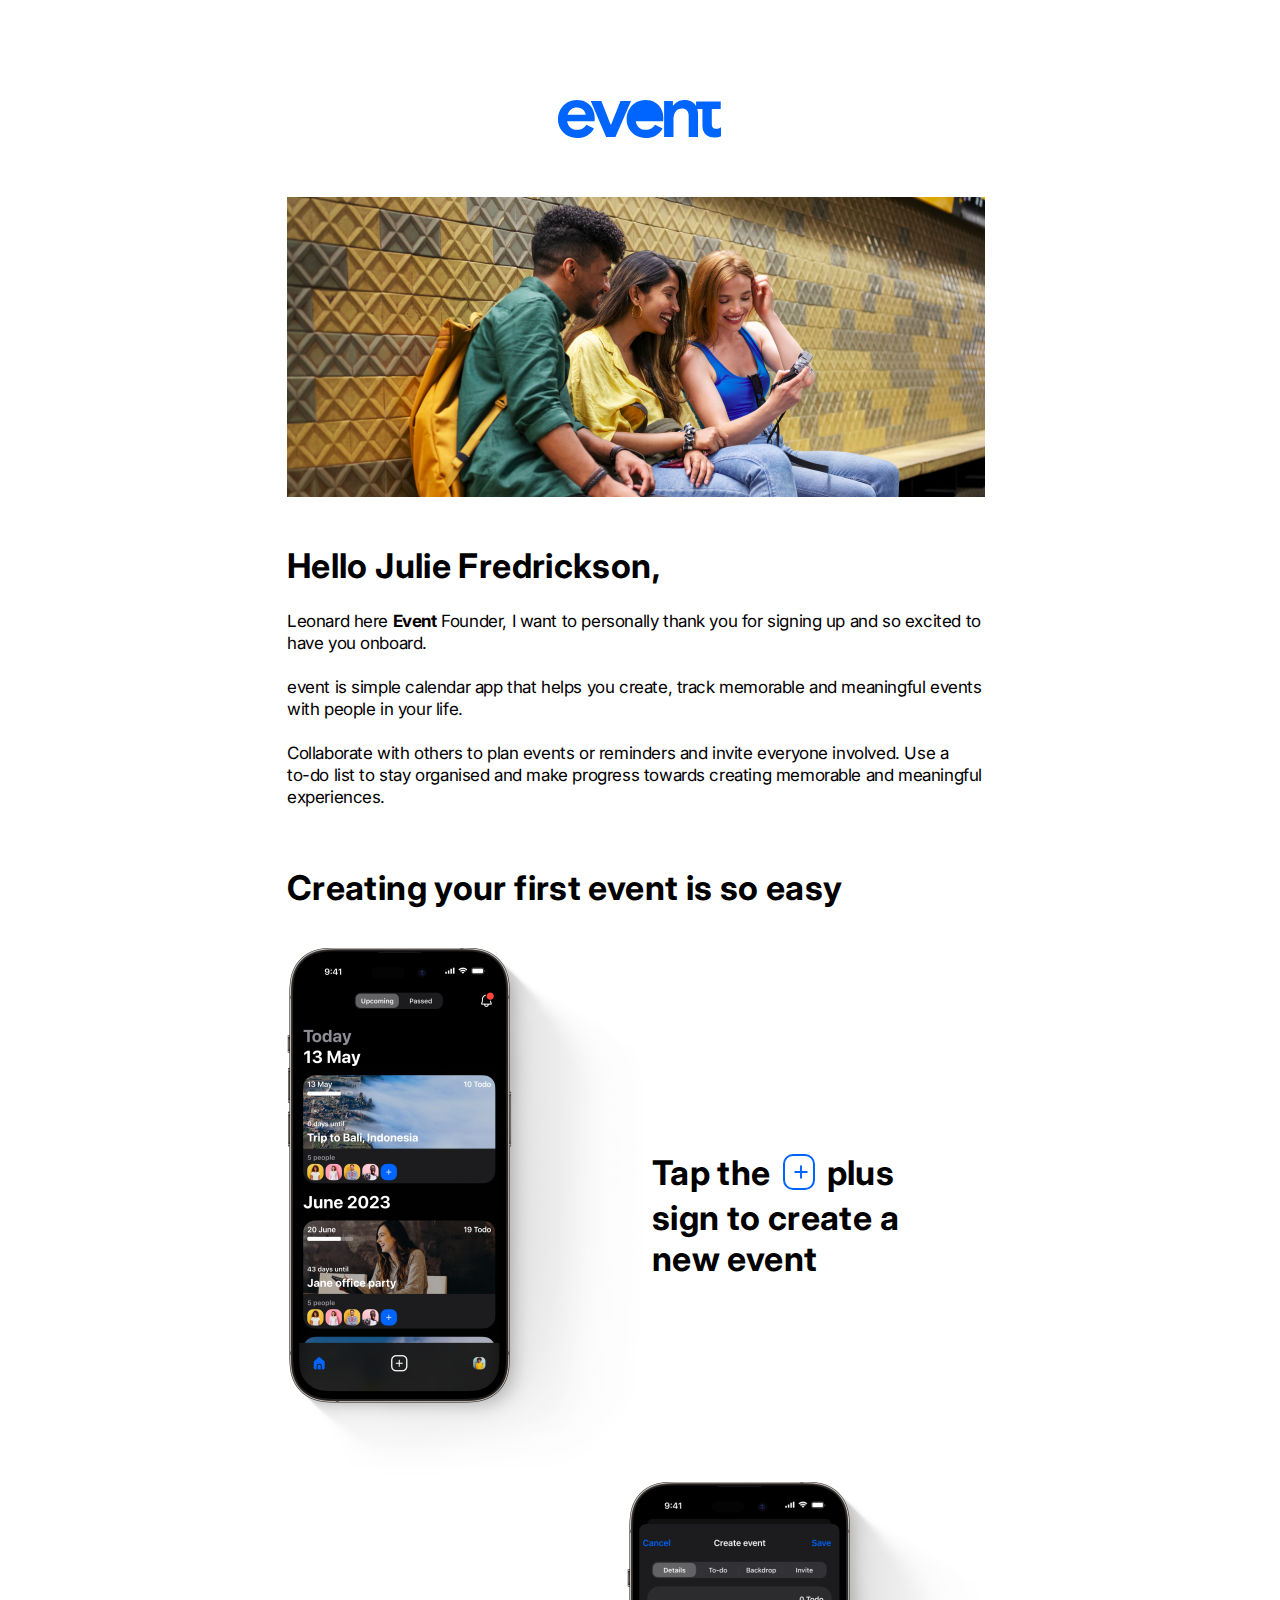
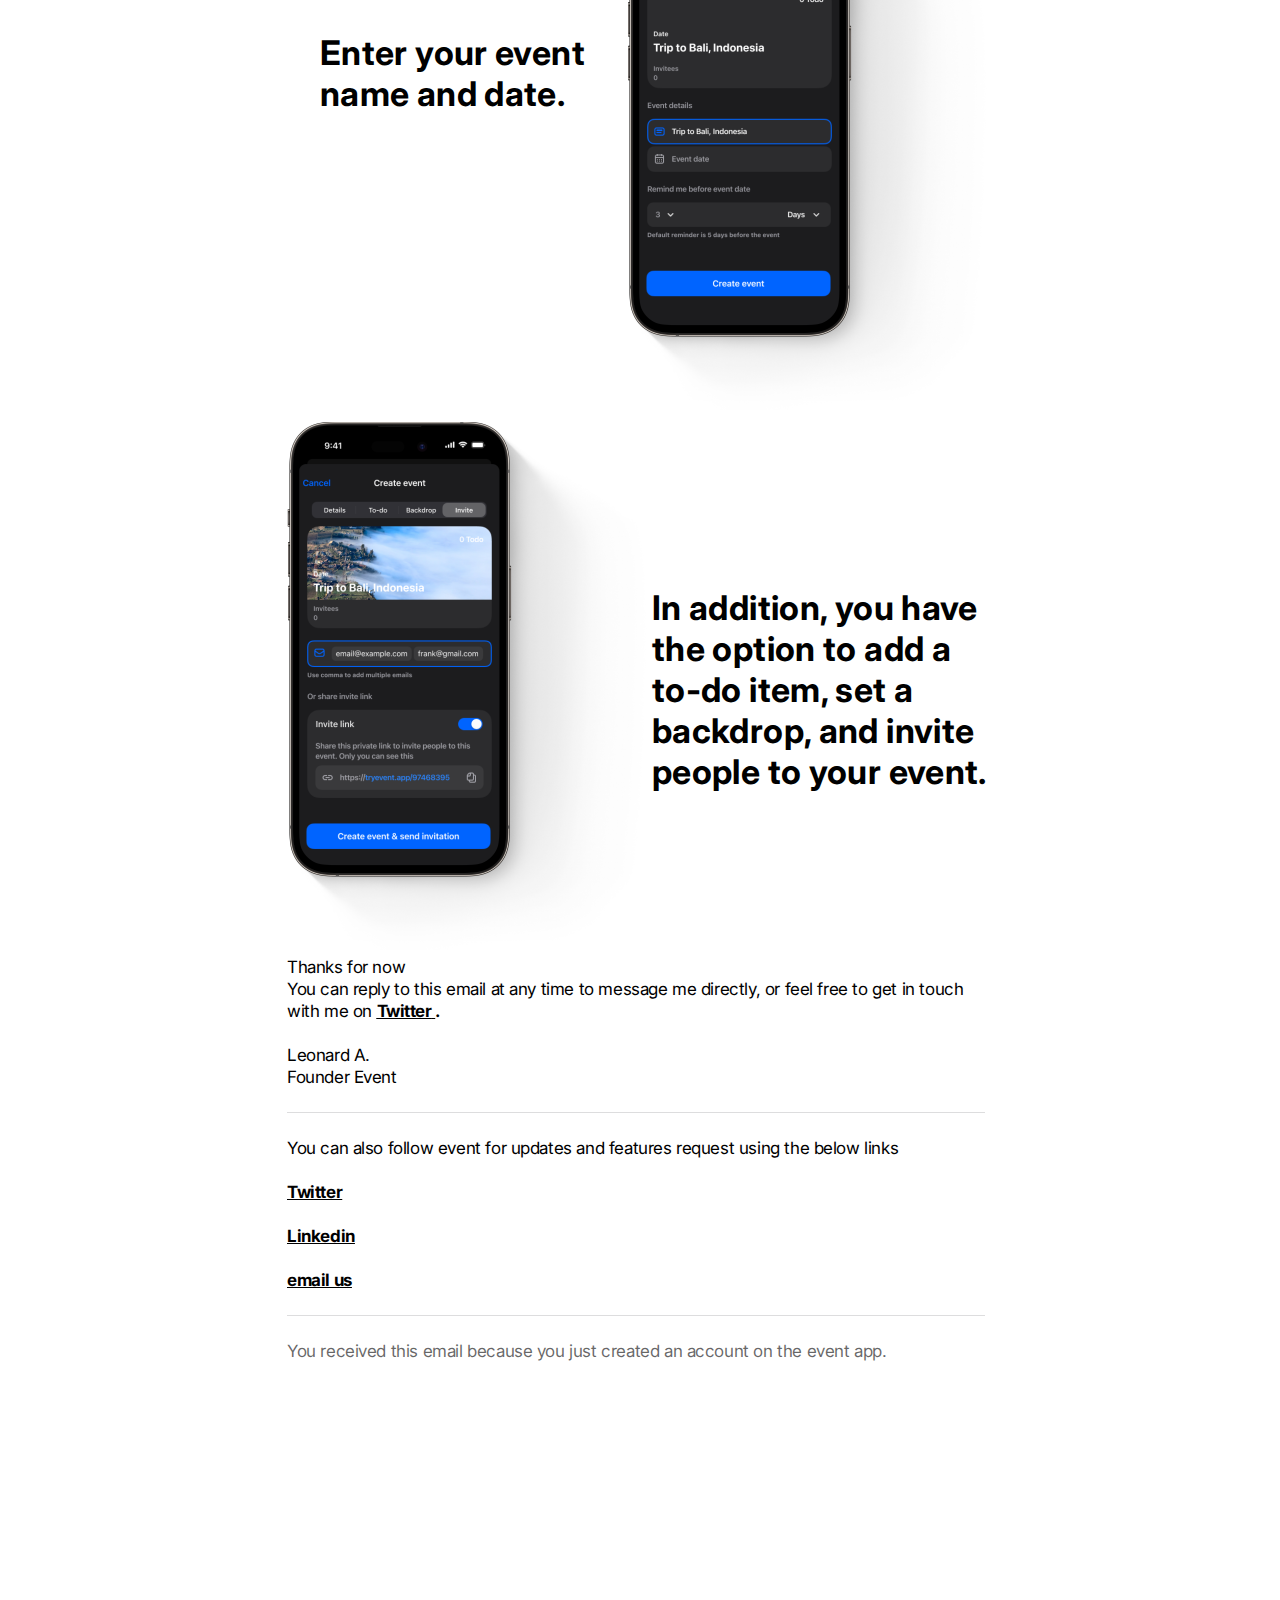
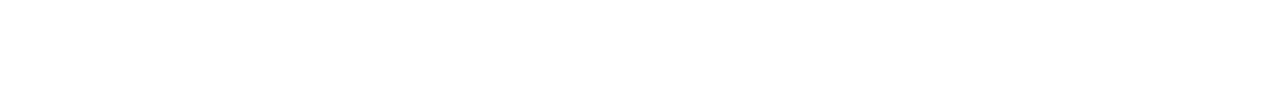
==== commit 317da29f: "Inter fonts added" ====
--- a/index.html
+++ b/index.html
@@ -4,6 +4,12 @@
     <meta charset="utf-8" />
     <meta name="viewport" content="initial-scale=1, width=device-width" />
     <link rel="stylesheet" href="./global.css" />
+    <link rel="preconnect" href="https://fonts.googleapis.com" />
+    <link rel="preconnect" href="https://fonts.gstatic.com" crossorigin />
+    <link
+      href="https://fonts.googleapis.com/css2?family=Inter:wght@300;400;500;700&display=swap"
+      rel="stylesheet"
+    />
   </head>
   <title>Events</title>
   <style type="text/css">
@@ -24,7 +30,7 @@
       margin-top: 40px;
     }
     .leonard-here {
-      font-family: "ArialCustom", Arial, sans-serif;
+      font-family: "Inter", sans-serif;
     }
     .leonard-here-event-founder-i {
       margin: 0;
@@ -203,7 +209,7 @@
       text-align: left;
       font-size: 34px;
       color: #000;
-      font-family: "ArialCustom", Arial, sans-serif;
+      font-family: "Inter", sans-serif;
     }
 
     @media screen and (max-width: 700px) {
--- a/global.css
+++ b/global.css
@@ -1,9 +1,5 @@
 body {
   margin: 0;
   line-height: normal;
-  font-family: "ArialCustom", Arial, sans-serif;
+  font-family: "Inter", sans-serif;
 }
-@font-face {
-  font-family: "ArialCustom";
-  src: url("./public/arial-cufonfonts/ARIAL.TTF");
-}
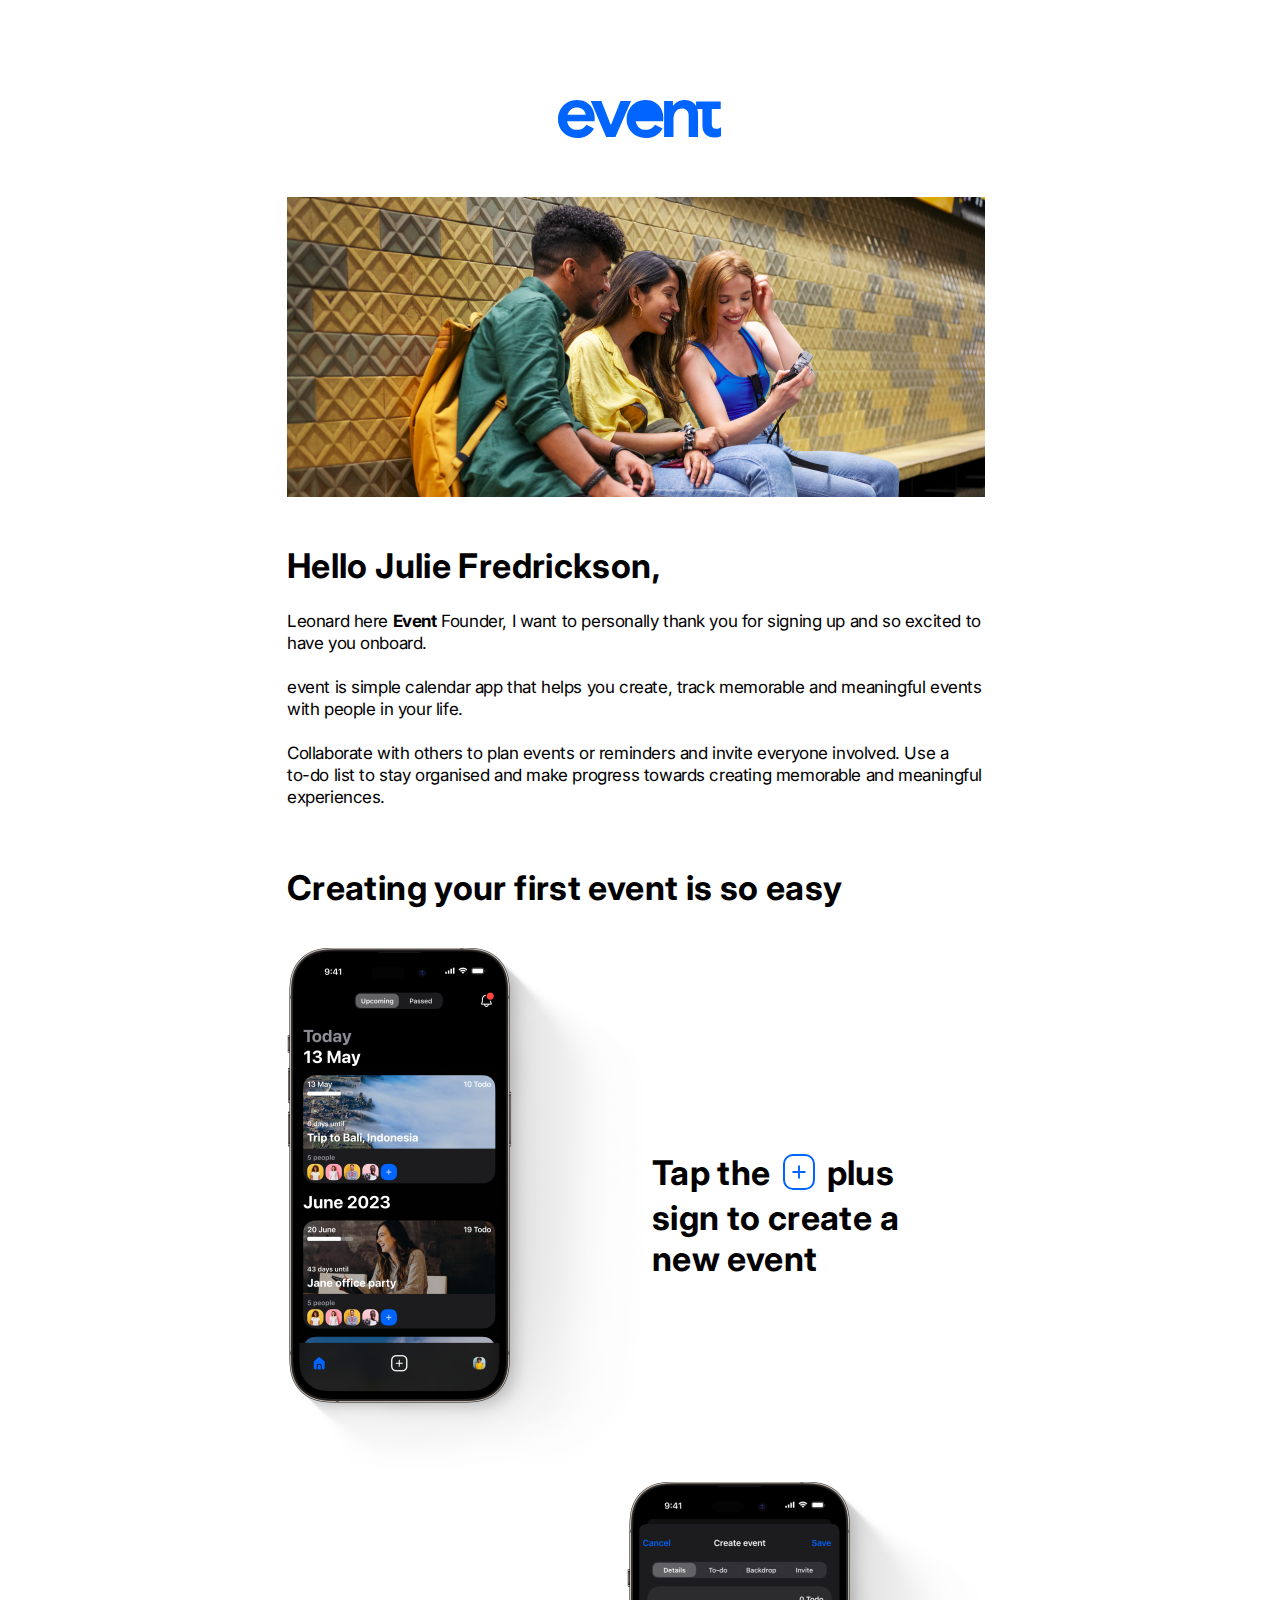
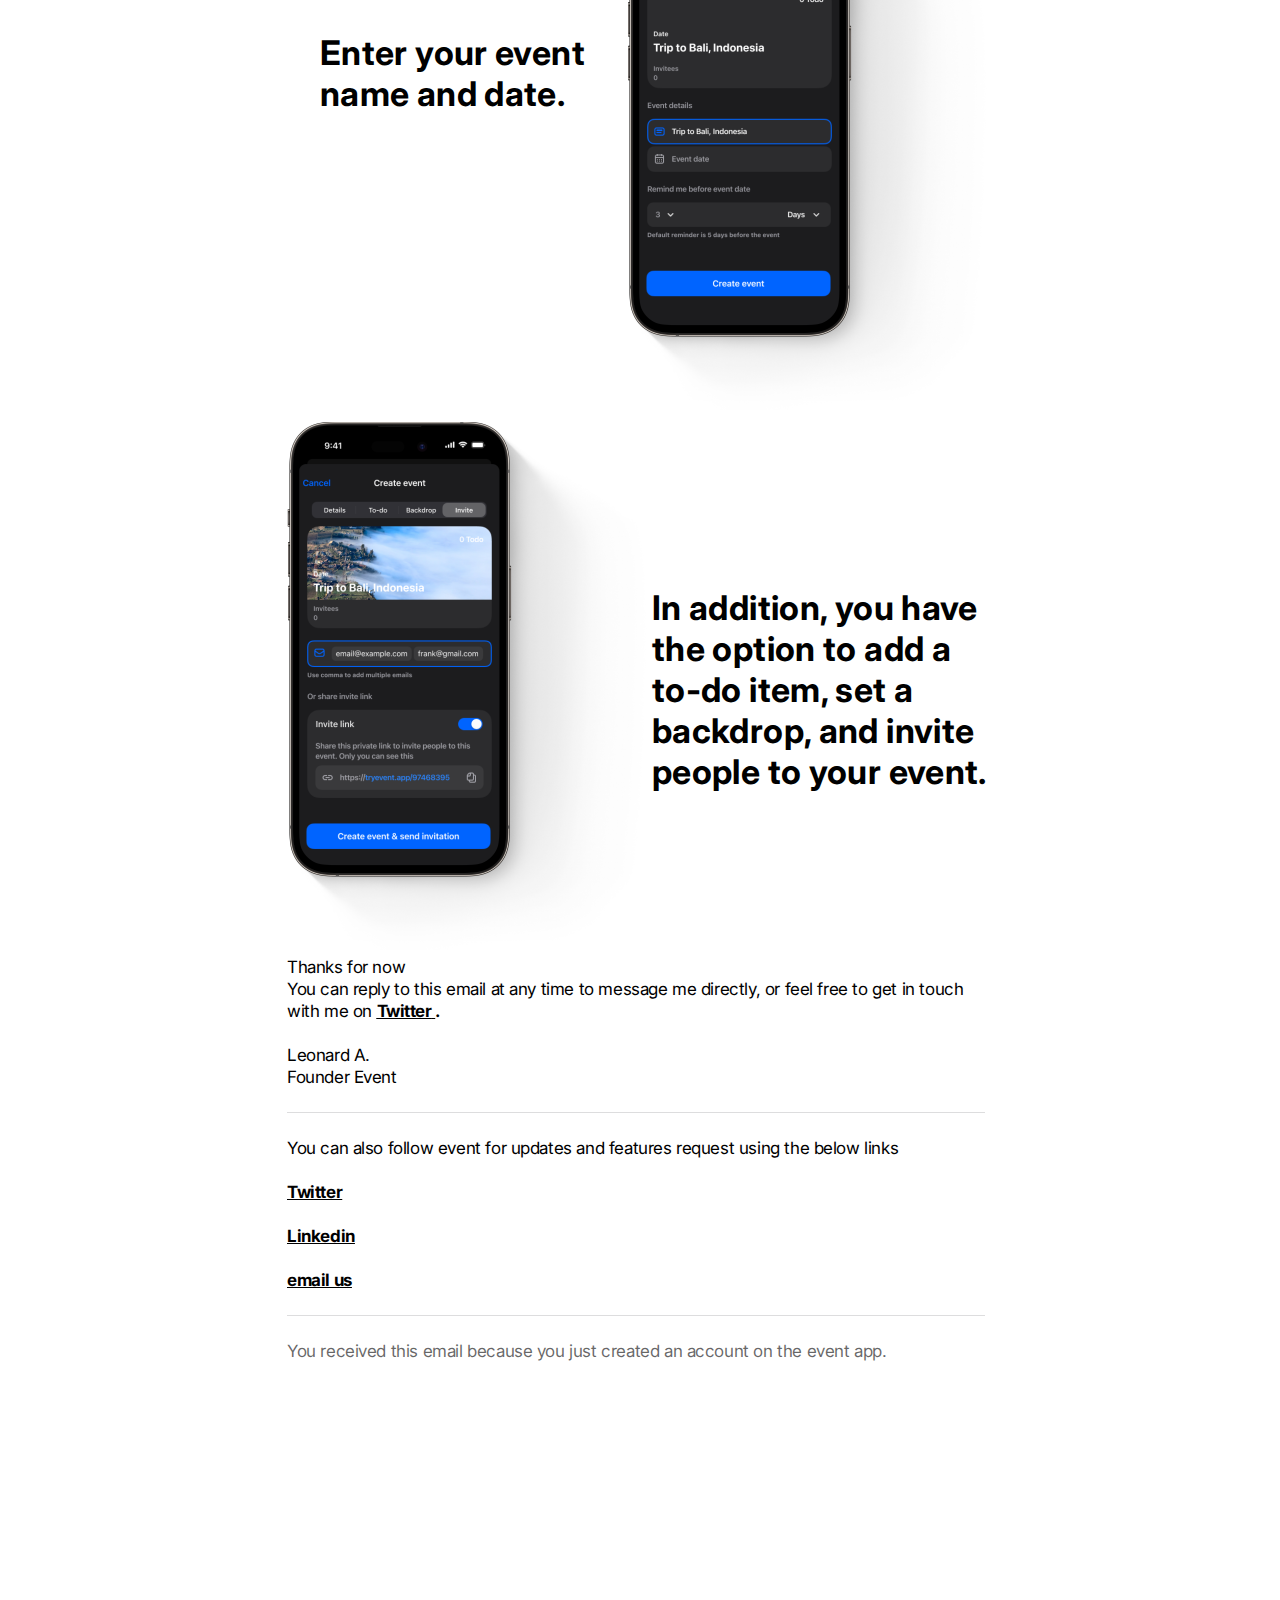
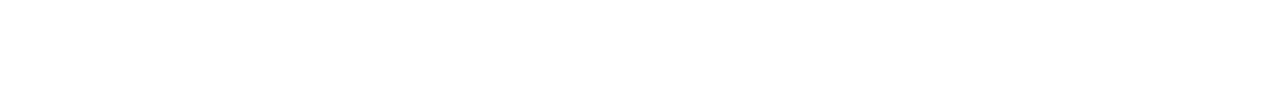
==== commit fa21edb5: "add icon fixed" ====
--- a/index.html
+++ b/index.html
@@ -79,7 +79,7 @@
     .tap-the-parent {
       display: flex;
       flex-direction: row;
-      justify-content: flex-start;
+      justify-content: center;
     }
     .icons-buttons2 {
       border-radius: 10px;
@@ -89,7 +89,7 @@
       overflow: hidden;
       flex-shrink: 0;
       padding: 4px;
-      align-items: flex-start;
+      align-items: center;
     }
     .tap-the-parent {
       align-items: center;
